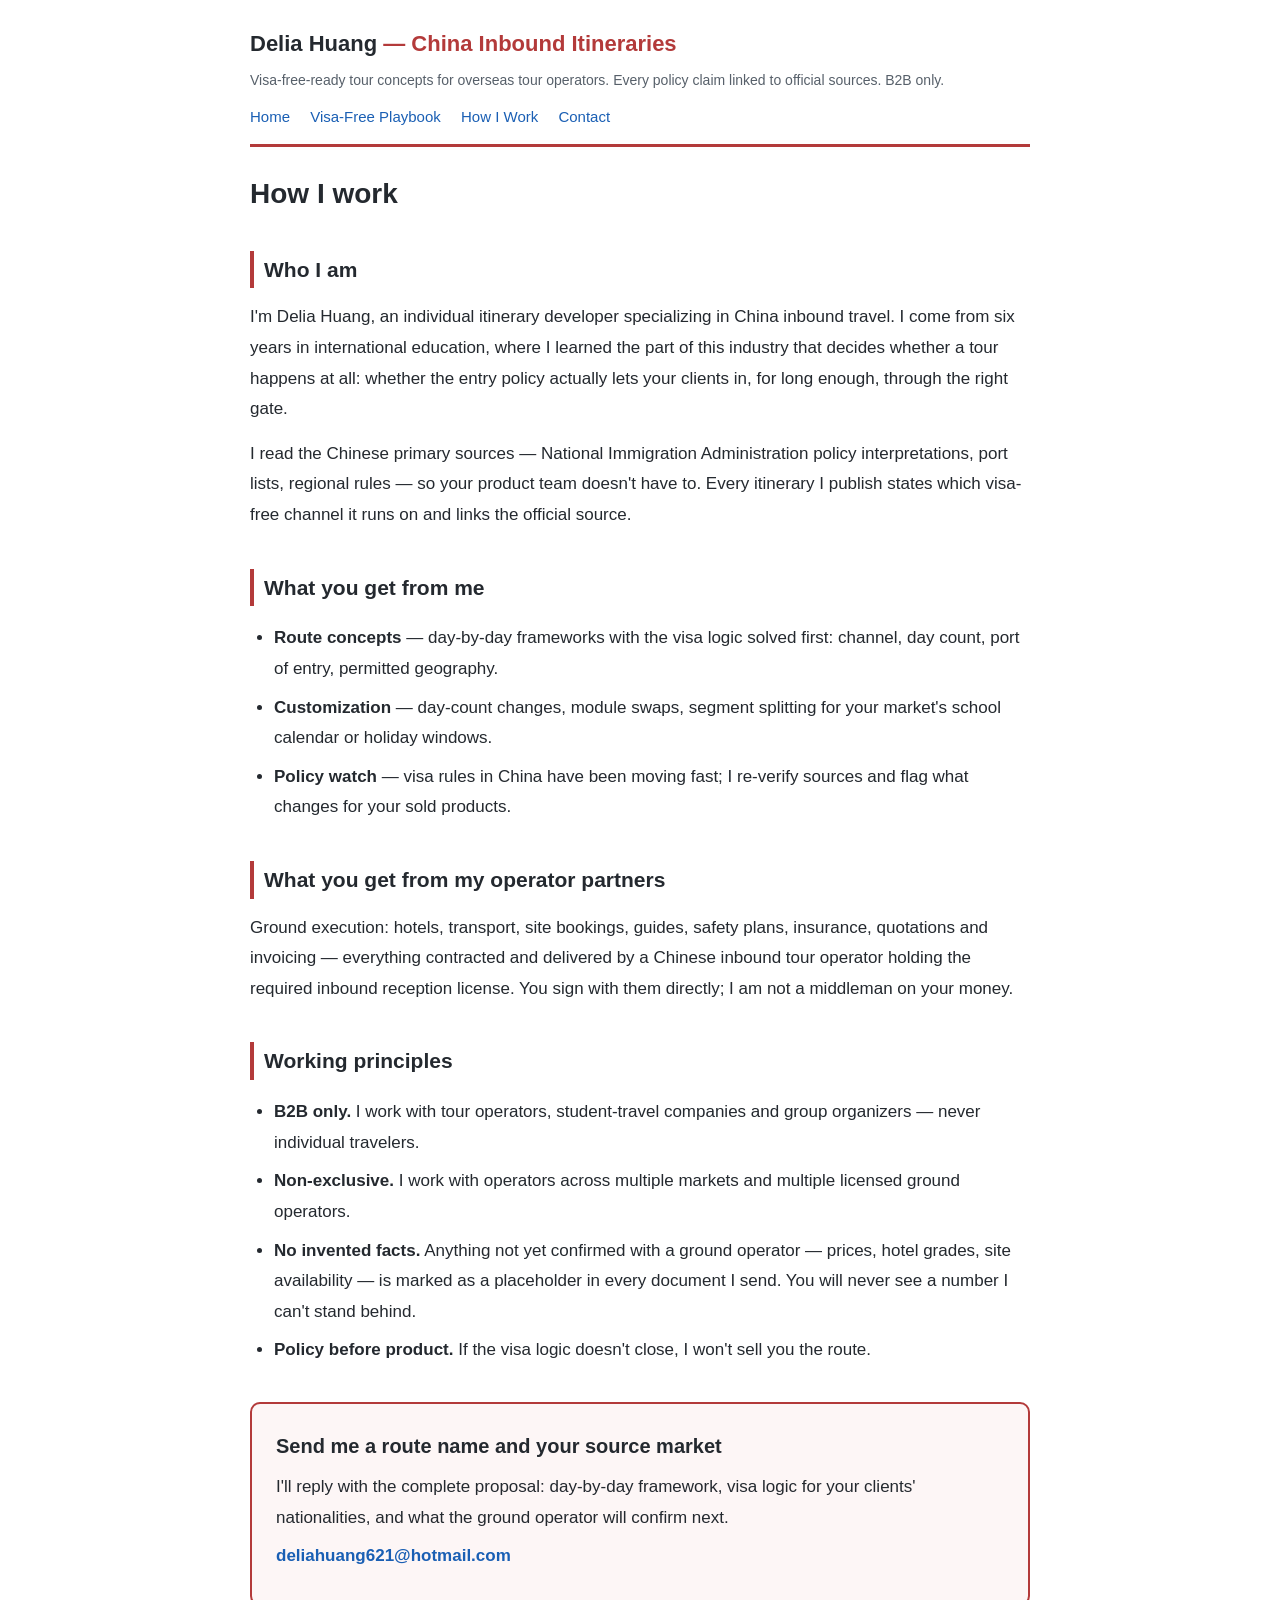
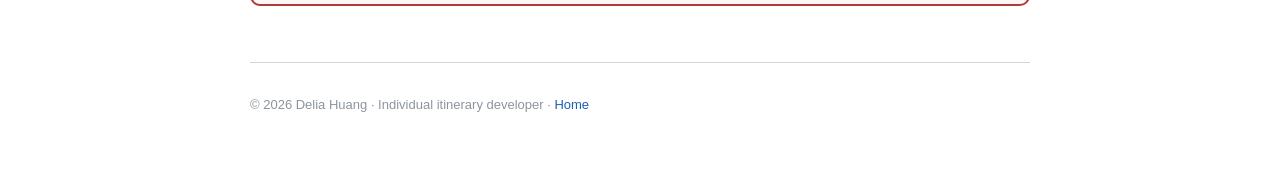
==== about.html @ 61f06745 "Site scaffold: home, visa-free playbook, about, contact, llms.txt/sitemap/robots Visa-free playbook " ====
<!DOCTYPE html>
<html lang="en">
<head>
<meta charset="UTF-8">
<meta name="viewport" content="width=device-width, initial-scale=1">
<title>How I Work — Individual Itinerary Developer for China Inbound | Delia Huang</title>
<meta name="description" content="Delia Huang develops China inbound itinerary concepts for overseas tour operators: visa logic first, day-by-day frameworks, customization on request. Ground services and contracting through licensed Chinese inbound tour operators. B2B only.">
<meta property="og:title" content="How I Work — Delia Huang, China Inbound Itineraries">
<meta property="og:type" content="profile">
<link rel="stylesheet" href="styles.css">
</head>
<body>
<header class="site-header">
  <div class="brand"><a href="index.html">Delia Huang <span class="accent">— China Inbound Itineraries</span></a></div>
  <div class="tagline">Visa-free-ready tour concepts for overseas tour operators. Every policy claim linked to official sources. B2B only.</div>
  <nav class="site-nav">
    <a href="index.html">Home</a>
    <a href="visa-free-playbook.html">Visa-Free Playbook</a>
    <a href="about.html">How I Work</a>
    <a href="contact.html">Contact</a>
  </nav>
</header>

<h1>How I work</h1>

<h2>Who I am</h2>
<p>I'm Delia Huang, an individual itinerary developer specializing in China inbound travel. I come from six
years in international education, where I learned the part of this industry that decides whether a tour
happens at all: whether the entry policy actually lets your clients in, for long enough, through the right
gate.</p>
<p>I read the Chinese primary sources — National Immigration Administration policy interpretations, port
lists, regional rules — so your product team doesn't have to. Every itinerary I publish states which
visa-free channel it runs on and links the official source.</p>

<h2>What you get from me</h2>
<ul>
<li><strong>Route concepts</strong> — day-by-day frameworks with the visa logic solved first: channel, day count, port of entry, permitted geography.</li>
<li><strong>Customization</strong> — day-count changes, module swaps, segment splitting for your market's school calendar or holiday windows.</li>
<li><strong>Policy watch</strong> — visa rules in China have been moving fast; I re-verify sources and flag what changes for your sold products.</li>
</ul>

<h2>What you get from my operator partners</h2>
<p>Ground execution: hotels, transport, site bookings, guides, safety plans, insurance, quotations and
invoicing — everything contracted and delivered by a Chinese inbound tour operator holding the required
inbound reception license. You sign with them directly; I am not a middleman on your money.</p>

<h2>Working principles</h2>
<ul>
<li><strong>B2B only.</strong> I work with tour operators, student-travel companies and group organizers — never individual travelers.</li>
<li><strong>Non-exclusive.</strong> I work with operators across multiple markets and multiple licensed ground operators.</li>
<li><strong>No invented facts.</strong> Anything not yet confirmed with a ground operator — prices, hotel grades, site availability — is marked as a placeholder in every document I send. You will never see a number I can't stand behind.</li>
<li><strong>Policy before product.</strong> If the visa logic doesn't close, I won't sell you the route.</li>
</ul>

<div class="cta-band">
  <div class="cta-title">Send me a route name and your source market</div>
  <p>I'll reply with the complete proposal: day-by-day framework, visa logic for your clients' nationalities, and what the ground operator will confirm next.</p>
  <p><strong><a href="mailto:deliahuang621@hotmail.com?subject=Route%20proposal%20request">deliahuang621@hotmail.com</a></strong></p>
</div>

<footer class="site-footer">
  <p>© 2026 Delia Huang · Individual itinerary developer · <a href="index.html">Home</a></p>
</footer>
</body>
</html>
---- styles.css ----
:root { color-scheme: light; }
* { box-sizing: border-box; }
body {
  max-width: 820px; margin: 0 auto; padding: 24px 20px 64px;
  font-family: -apple-system, "Segoe UI", Roboto, "Helvetica Neue", Arial, sans-serif;
  font-size: 17px; line-height: 1.8; color: #24292f; background: #fff;
}
a { color: #1a5fb4; text-decoration: none; }
a:hover { text-decoration: underline; }
.site-header { border-bottom: 3px solid #b33a3a; padding-bottom: 14px; margin-bottom: 28px; }
.site-header .brand { font-size: 22px; font-weight: 700; }
.site-header .brand a { color: #24292f; }
.site-header .brand .accent { color: #b33a3a; }
.site-header .tagline { color: #57606a; font-size: 14px; margin-top: 4px; }
.site-nav { margin-top: 10px; font-size: 15px; }
.site-nav a { margin-right: 16px; }
h1 { font-size: 28px; line-height: 1.35; margin: 0 0 10px; }
h2 { font-size: 21px; margin: 38px 0 12px; border-left: 4px solid #b33a3a; padding-left: 10px; }
h3 { font-size: 18px; margin: 28px 0 10px; }
p { margin: 14px 0; }
ul, ol { padding-left: 24px; }
li { margin: 8px 0; }
blockquote { margin: 16px 0; padding: 8px 16px; border-left: 4px solid #d0d7de; color: #57606a; background: #f6f8fa; }
blockquote p { margin: 6px 0; }
table { border-collapse: collapse; width: 100%; margin: 18px 0; font-size: 15px; display: block; overflow-x: auto; }
th, td { border: 1px solid #d0d7de; padding: 8px 10px; text-align: left; vertical-align: top; }
th { background: #f6f8fa; }
hr { border: none; border-top: 1px solid #d0d7de; margin: 32px 0; }
.meta { color: #57606a; font-size: 14px; margin: 4px 0 20px; }
.lede { font-size: 19px; color: #424a53; }
.badge { display: inline-block; font-size: 13px; border-radius: 4px; padding: 1px 8px; margin-right: 6px; }
.badge.concept { background: #fff8c5; color: #7d4e00; }
.badge.verified { background: #dafbe1; color: #116329; }
.badge.soon { background: #ddf4ff; color: #0969da; }
.card-grid { display: grid; grid-template-columns: repeat(auto-fill, minmax(340px, 1fr)); gap: 16px; margin: 20px 0; }
.route-card { border: 1px solid #d0d7de; border-radius: 10px; padding: 16px 18px; }
.route-card .title { font-size: 18px; font-weight: 700; margin-bottom: 4px; }
.route-card .tagline { color: #57606a; font-size: 15px; margin: 4px 0; }
.route-card .facts { font-size: 14px; color: #424a53; margin-top: 8px; }
.route-card .facts span { display: inline-block; margin-right: 12px; }
.cta-band { margin: 36px 0; padding: 24px; border: 2px solid #b33a3a; border-radius: 10px; background: #fdf6f6; }
.cta-band .cta-title { font-size: 20px; font-weight: 700; margin-bottom: 6px; }
.cta-band p { margin: 8px 0; }
.faq-item { border: 1px solid #d0d7de; border-radius: 8px; padding: 4px 18px 14px; margin: 16px 0; }
.faq-item h2 { border-left: none; padding-left: 0; margin: 14px 0 8px; font-size: 19px; }
.faq-source { font-size: 14px; color: #57606a; margin: 8px 0 0; }
.callout { margin: 18px 0; padding: 14px 18px; border-radius: 8px; background: #fff8c5; border: 1px solid #eac54f; font-size: 15px; }
.callout.red { background: #ffebe9; border-color: #ff8182; }
.signature { margin-top: 40px; padding-top: 16px; border-top: 1px solid #d0d7de; color: #57606a; }
.site-footer { margin-top: 56px; padding-top: 16px; border-top: 1px solid #d0d7de; color: #8c959f; font-size: 13px; }
@media (max-width: 640px) {
  body { font-size: 16px; }
  .card-grid { grid-template-columns: 1fr; }
}
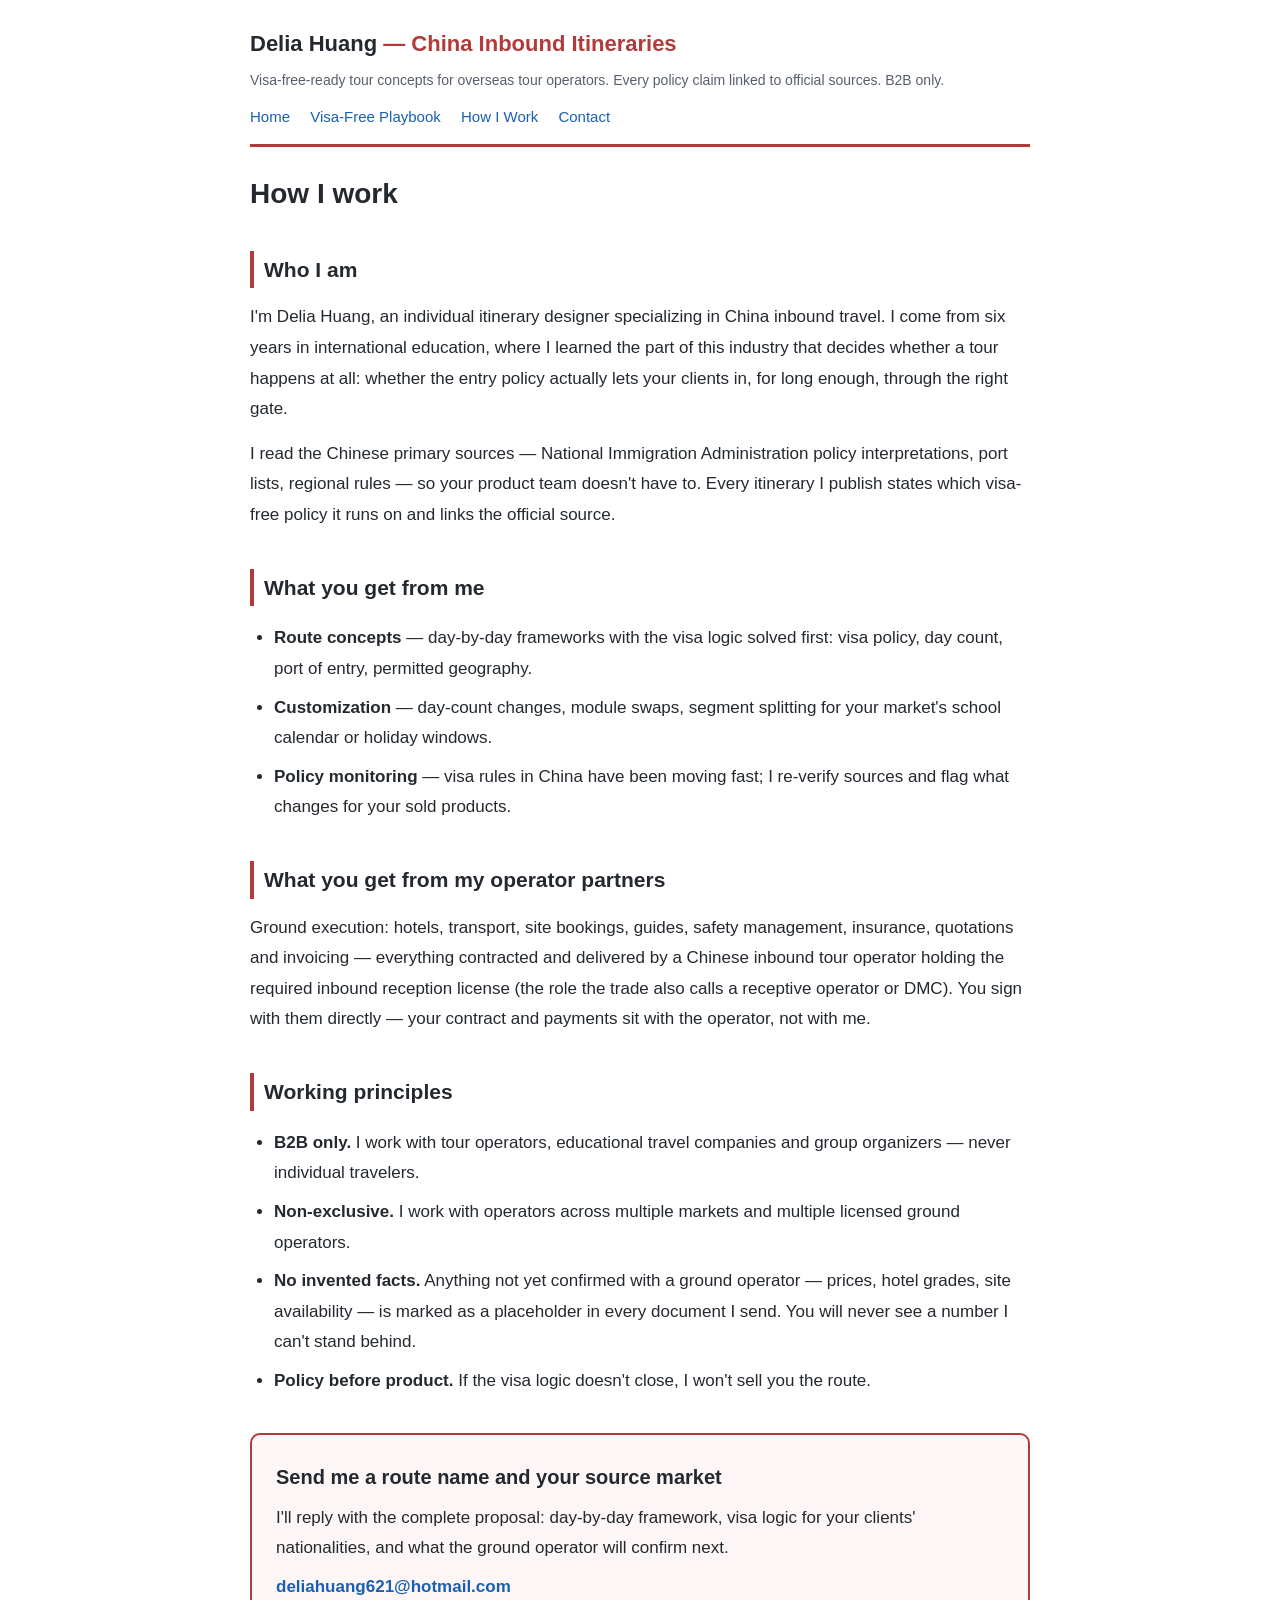
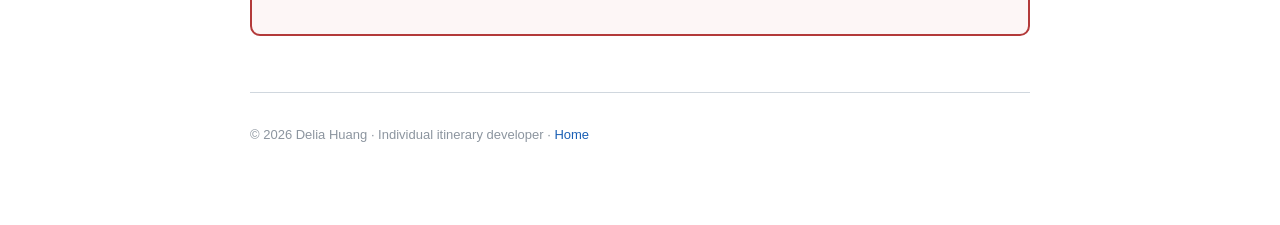
==== commit cccf8b67: "Terminology pass: professional trade terms + official proper nouns - individual itinerary designer (" ====
--- a/about.html
+++ b/about.html
@@ -24,29 +24,30 @@
 <h1>How I work</h1>
 
 <h2>Who I am</h2>
-<p>I'm Delia Huang, an individual itinerary developer specializing in China inbound travel. I come from six
+<p>I'm Delia Huang, an individual itinerary designer specializing in China inbound travel. I come from six
 years in international education, where I learned the part of this industry that decides whether a tour
 happens at all: whether the entry policy actually lets your clients in, for long enough, through the right
 gate.</p>
 <p>I read the Chinese primary sources — National Immigration Administration policy interpretations, port
 lists, regional rules — so your product team doesn't have to. Every itinerary I publish states which
-visa-free channel it runs on and links the official source.</p>
+visa-free policy it runs on and links the official source.</p>
 
 <h2>What you get from me</h2>
 <ul>
-<li><strong>Route concepts</strong> — day-by-day frameworks with the visa logic solved first: channel, day count, port of entry, permitted geography.</li>
+<li><strong>Route concepts</strong> — day-by-day frameworks with the visa logic solved first: visa policy, day count, port of entry, permitted geography.</li>
 <li><strong>Customization</strong> — day-count changes, module swaps, segment splitting for your market's school calendar or holiday windows.</li>
-<li><strong>Policy watch</strong> — visa rules in China have been moving fast; I re-verify sources and flag what changes for your sold products.</li>
+<li><strong>Policy monitoring</strong> — visa rules in China have been moving fast; I re-verify sources and flag what changes for your sold products.</li>
 </ul>
 
 <h2>What you get from my operator partners</h2>
-<p>Ground execution: hotels, transport, site bookings, guides, safety plans, insurance, quotations and
+<p>Ground execution: hotels, transport, site bookings, guides, safety management, insurance, quotations and
 invoicing — everything contracted and delivered by a Chinese inbound tour operator holding the required
-inbound reception license. You sign with them directly; I am not a middleman on your money.</p>
+inbound reception license (the role the trade also calls a receptive operator or DMC). You sign with them
+directly — your contract and payments sit with the operator, not with me.</p>
 
 <h2>Working principles</h2>
 <ul>
-<li><strong>B2B only.</strong> I work with tour operators, student-travel companies and group organizers — never individual travelers.</li>
+<li><strong>B2B only.</strong> I work with tour operators, educational travel companies and group organizers — never individual travelers.</li>
 <li><strong>Non-exclusive.</strong> I work with operators across multiple markets and multiple licensed ground operators.</li>
 <li><strong>No invented facts.</strong> Anything not yet confirmed with a ground operator — prices, hotel grades, site availability — is marked as a placeholder in every document I send. You will never see a number I can't stand behind.</li>
 <li><strong>Policy before product.</strong> If the visa logic doesn't close, I won't sell you the route.</li>
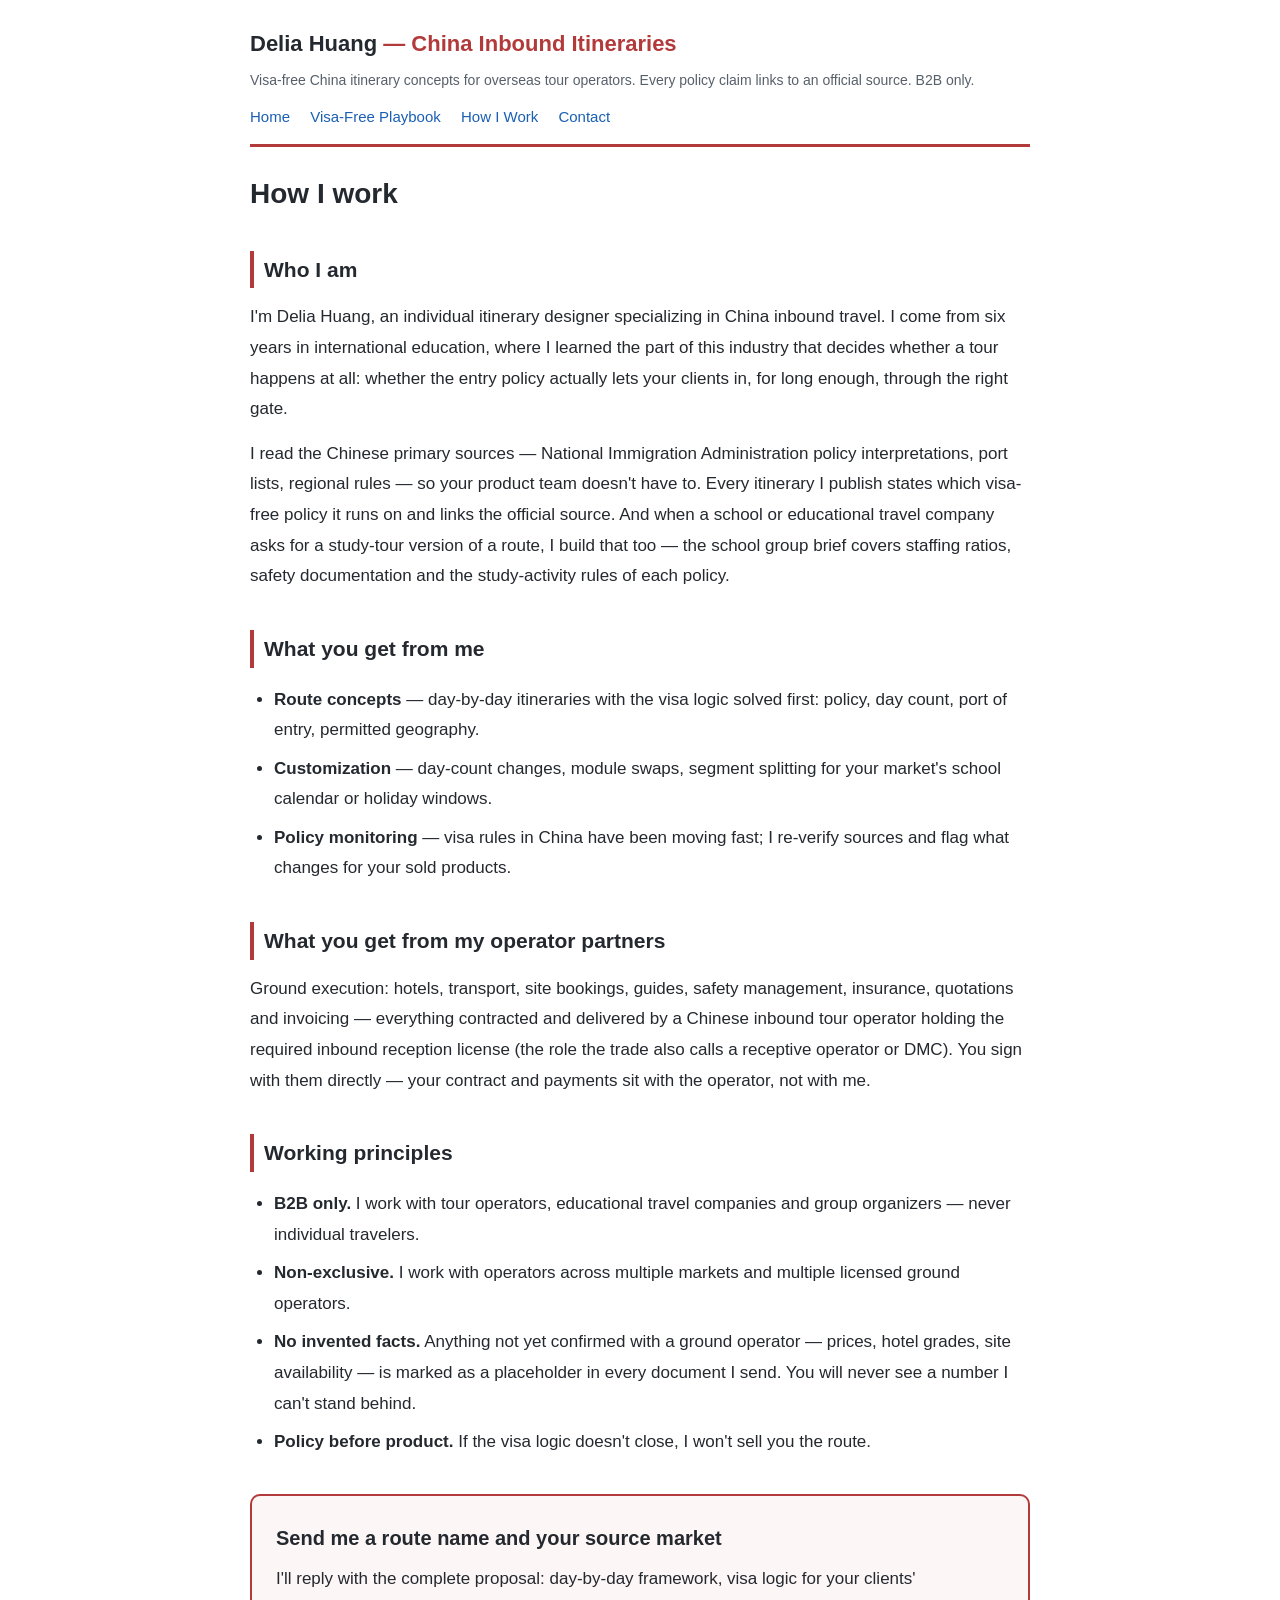
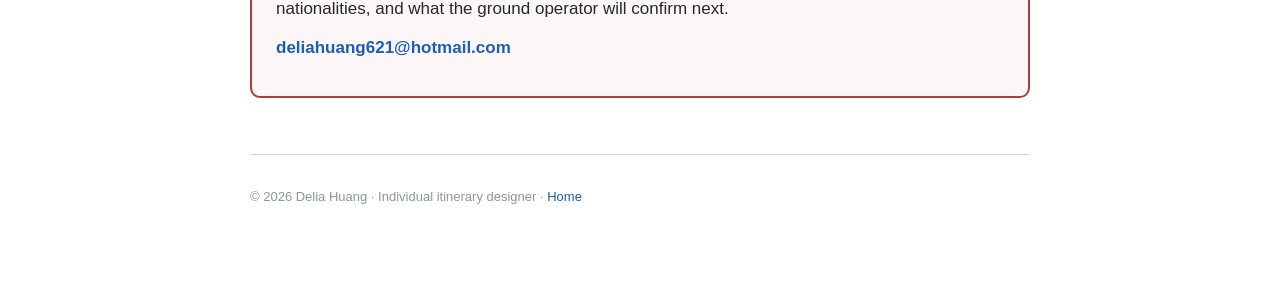
==== commit 26d26fa9: "Gate full country lists behind email request; copy pass aligned with overseas operator language (Int" ====
--- a/about.html
+++ b/about.html
@@ -3,7 +3,7 @@
 <head>
 <meta charset="UTF-8">
 <meta name="viewport" content="width=device-width, initial-scale=1">
-<title>How I Work — Individual Itinerary Developer for China Inbound | Delia Huang</title>
+<title>How I Work — Individual Itinerary Designer for China Inbound | Delia Huang</title>
 <meta name="description" content="Delia Huang develops China inbound itinerary concepts for overseas tour operators: visa logic first, day-by-day frameworks, customization on request. Ground services and contracting through licensed Chinese inbound tour operators. B2B only.">
 <meta property="og:title" content="How I Work — Delia Huang, China Inbound Itineraries">
 <meta property="og:type" content="profile">
@@ -12,7 +12,7 @@
 <body>
 <header class="site-header">
   <div class="brand"><a href="index.html">Delia Huang <span class="accent">— China Inbound Itineraries</span></a></div>
-  <div class="tagline">Visa-free-ready tour concepts for overseas tour operators. Every policy claim linked to official sources. B2B only.</div>
+  <div class="tagline">Visa-free China itinerary concepts for overseas tour operators. Every policy claim links to an official source. B2B only.</div>
   <nav class="site-nav">
     <a href="index.html">Home</a>
     <a href="visa-free-playbook.html">Visa-Free Playbook</a>
@@ -30,11 +30,13 @@
 gate.</p>
 <p>I read the Chinese primary sources — National Immigration Administration policy interpretations, port
 lists, regional rules — so your product team doesn't have to. Every itinerary I publish states which
-visa-free policy it runs on and links the official source.</p>
+visa-free policy it runs on and links the official source. And when a school or educational travel company
+asks for a study-tour version of a route, I build that too — the school group brief covers staffing ratios,
+safety documentation and the study-activity rules of each policy.</p>
 
 <h2>What you get from me</h2>
 <ul>
-<li><strong>Route concepts</strong> — day-by-day frameworks with the visa logic solved first: visa policy, day count, port of entry, permitted geography.</li>
+<li><strong>Route concepts</strong> — day-by-day itineraries with the visa logic solved first: policy, day count, port of entry, permitted geography.</li>
 <li><strong>Customization</strong> — day-count changes, module swaps, segment splitting for your market's school calendar or holiday windows.</li>
 <li><strong>Policy monitoring</strong> — visa rules in China have been moving fast; I re-verify sources and flag what changes for your sold products.</li>
 </ul>
@@ -60,7 +62,7 @@
 </div>
 
 <footer class="site-footer">
-  <p>© 2026 Delia Huang · Individual itinerary developer · <a href="index.html">Home</a></p>
+  <p>© 2026 Delia Huang · Individual itinerary designer · <a href="index.html">Home</a></p>
 </footer>
 </body>
 </html>
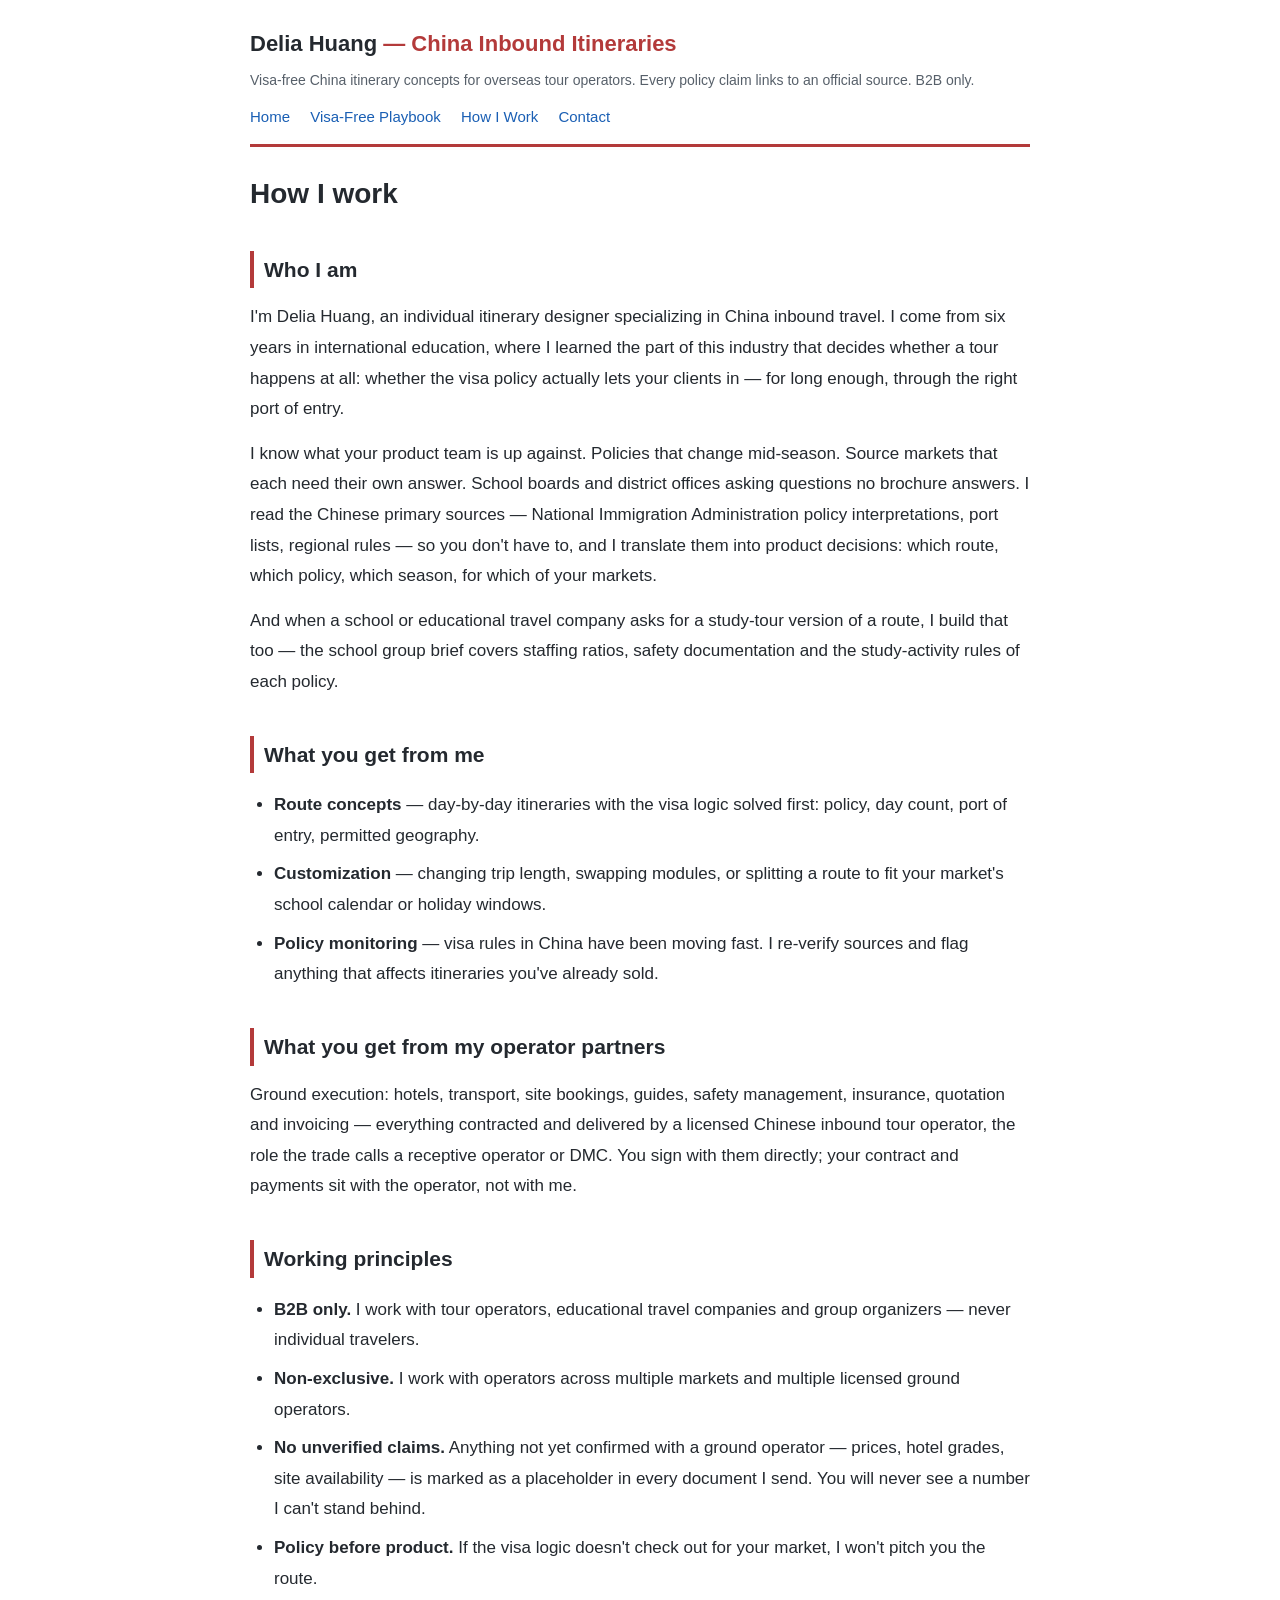
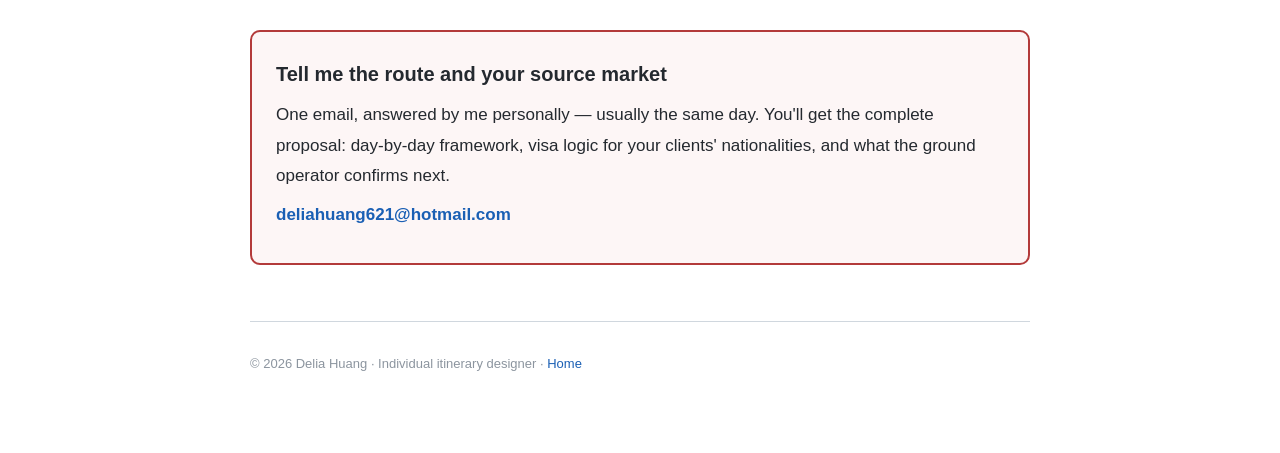
==== commit 28df7d13: "Chinglish audit vs TUI/Intrepid/Trafalgar/G Adventures/EF/WorldStrides copy; nationality cells reduc" ====
--- a/about.html
+++ b/about.html
@@ -26,38 +26,42 @@
 <h2>Who I am</h2>
 <p>I'm Delia Huang, an individual itinerary designer specializing in China inbound travel. I come from six
 years in international education, where I learned the part of this industry that decides whether a tour
-happens at all: whether the entry policy actually lets your clients in, for long enough, through the right
-gate.</p>
-<p>I read the Chinese primary sources — National Immigration Administration policy interpretations, port
-lists, regional rules — so your product team doesn't have to. Every itinerary I publish states which
-visa-free policy it runs on and links the official source. And when a school or educational travel company
-asks for a study-tour version of a route, I build that too — the school group brief covers staffing ratios,
-safety documentation and the study-activity rules of each policy.</p>
+happens at all: whether the visa policy actually lets your clients in — for long enough, through the right
+port of entry.</p>
+<p>I know what your product team is up against. Policies that change mid-season. Source markets that each
+need their own answer. School boards and district offices asking questions no brochure answers. I read the
+Chinese primary sources — National Immigration Administration policy interpretations, port lists, regional
+rules — so you don't have to, and I translate them into product decisions: which route, which policy, which
+season, for which of your markets.</p>
+<p>And when a school or educational travel company asks for a study-tour version of a route, I build that
+too — the school group brief covers staffing ratios, safety documentation and the study-activity rules of
+each policy.</p>
 
 <h2>What you get from me</h2>
 <ul>
 <li><strong>Route concepts</strong> — day-by-day itineraries with the visa logic solved first: policy, day count, port of entry, permitted geography.</li>
-<li><strong>Customization</strong> — day-count changes, module swaps, segment splitting for your market's school calendar or holiday windows.</li>
-<li><strong>Policy monitoring</strong> — visa rules in China have been moving fast; I re-verify sources and flag what changes for your sold products.</li>
+<li><strong>Customization</strong> — changing trip length, swapping modules, or splitting a route to fit your market's school calendar or holiday windows.</li>
+<li><strong>Policy monitoring</strong> — visa rules in China have been moving fast. I re-verify sources and flag anything that affects itineraries you've already sold.</li>
 </ul>
 
 <h2>What you get from my operator partners</h2>
-<p>Ground execution: hotels, transport, site bookings, guides, safety management, insurance, quotations and
-invoicing — everything contracted and delivered by a Chinese inbound tour operator holding the required
-inbound reception license (the role the trade also calls a receptive operator or DMC). You sign with them
-directly — your contract and payments sit with the operator, not with me.</p>
+<p>Ground execution: hotels, transport, site bookings, guides, safety management, insurance, quotation and
+invoicing — everything contracted and delivered by a licensed Chinese inbound tour operator, the role the
+trade calls a receptive operator or DMC. You sign with them directly; your contract and payments sit with
+the operator, not with me.</p>
 
 <h2>Working principles</h2>
 <ul>
 <li><strong>B2B only.</strong> I work with tour operators, educational travel companies and group organizers — never individual travelers.</li>
 <li><strong>Non-exclusive.</strong> I work with operators across multiple markets and multiple licensed ground operators.</li>
-<li><strong>No invented facts.</strong> Anything not yet confirmed with a ground operator — prices, hotel grades, site availability — is marked as a placeholder in every document I send. You will never see a number I can't stand behind.</li>
-<li><strong>Policy before product.</strong> If the visa logic doesn't close, I won't sell you the route.</li>
+<li><strong>No unverified claims.</strong> Anything not yet confirmed with a ground operator — prices, hotel grades, site availability — is marked as a placeholder in every document I send. You will never see a number I can't stand behind.</li>
+<li><strong>Policy before product.</strong> If the visa logic doesn't check out for your market, I won't pitch you the route.</li>
 </ul>
 
 <div class="cta-band">
-  <div class="cta-title">Send me a route name and your source market</div>
-  <p>I'll reply with the complete proposal: day-by-day framework, visa logic for your clients' nationalities, and what the ground operator will confirm next.</p>
+  <div class="cta-title">Tell me the route and your source market</div>
+  <p>One email, answered by me personally — usually the same day. You'll get the complete proposal:
+  day-by-day framework, visa logic for your clients' nationalities, and what the ground operator confirms next.</p>
   <p><strong><a href="mailto:deliahuang621@hotmail.com?subject=Route%20proposal%20request">deliahuang621@hotmail.com</a></strong></p>
 </div>
 
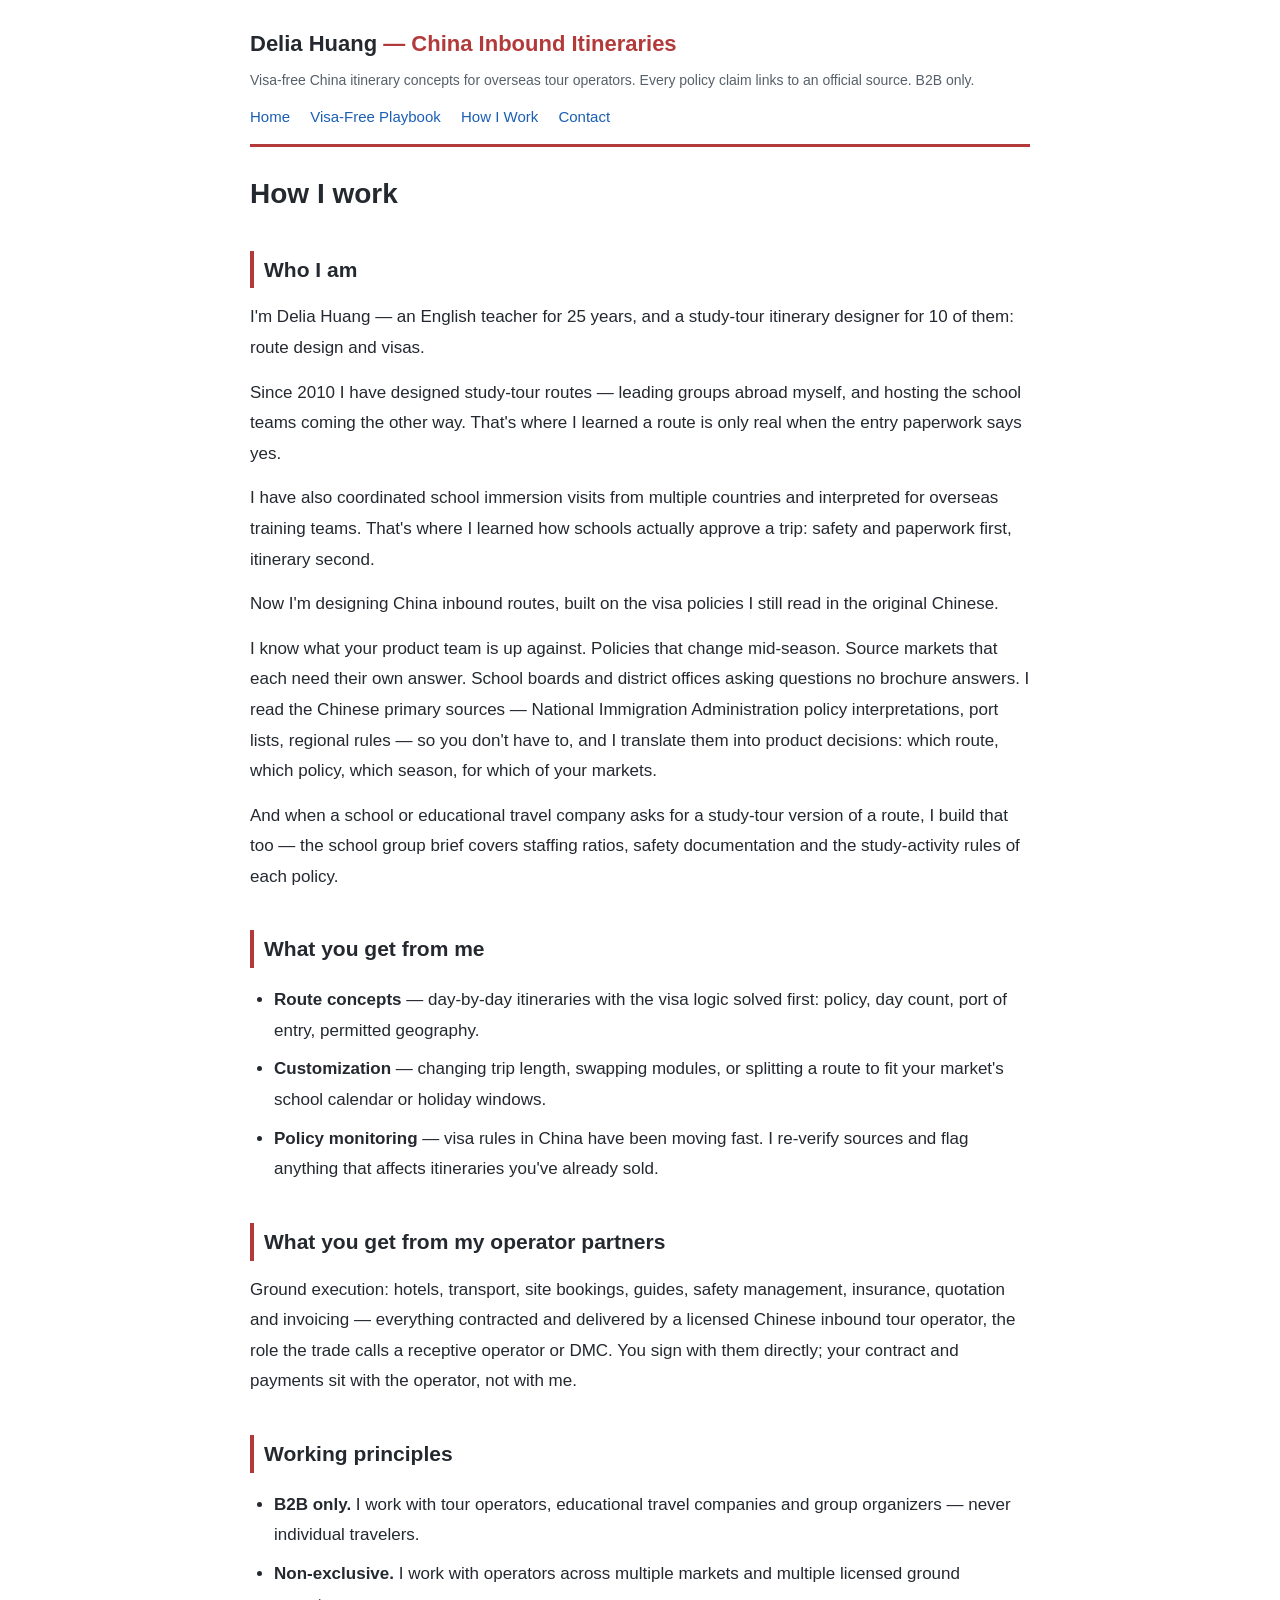
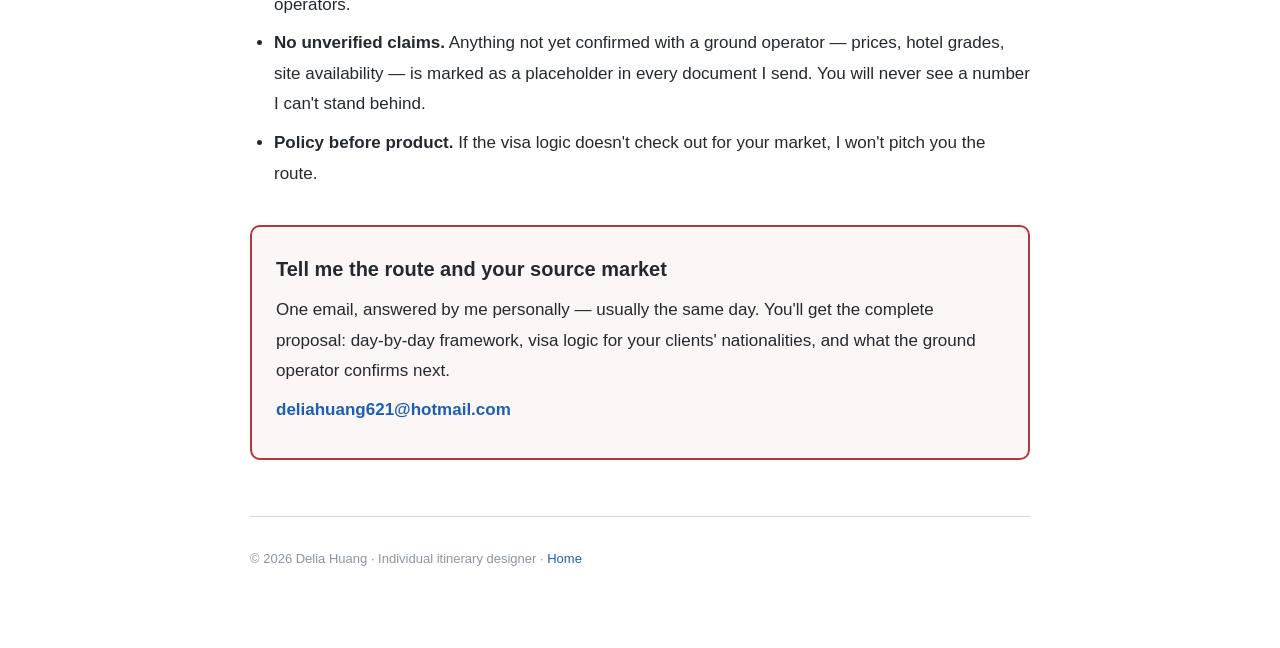
==== commit d197eec1: "about: rewrite Who I am around folder-verified track record" ====
--- a/about.html
+++ b/about.html
@@ -4,7 +4,7 @@
 <meta charset="UTF-8">
 <meta name="viewport" content="width=device-width, initial-scale=1">
 <title>How I Work — Individual Itinerary Designer for China Inbound | Delia Huang</title>
-<meta name="description" content="Delia Huang develops China inbound itinerary concepts for overseas tour operators: visa logic first, day-by-day frameworks, customization on request. Ground services and contracting through licensed Chinese inbound tour operators. B2B only.">
+<meta name="description" content="Delia Huang designs China inbound route concepts for overseas tour operators: visa logic first, day-by-day itineraries, customization on request. Ground services and contracting through licensed Chinese inbound tour operators. B2B only.">
 <meta property="og:title" content="How I Work — Delia Huang, China Inbound Itineraries">
 <meta property="og:type" content="profile">
 <link rel="stylesheet" href="styles.css">
@@ -24,10 +24,16 @@
 <h1>How I work</h1>
 
 <h2>Who I am</h2>
-<p>I'm Delia Huang, an individual itinerary designer specializing in China inbound travel. I come from six
-years in international education, where I learned the part of this industry that decides whether a tour
-happens at all: whether the visa policy actually lets your clients in — for long enough, through the right
-port of entry.</p>
+<p>I'm Delia Huang — an English teacher for 25 years, and a study-tour itinerary designer for 10 of them:
+route design and visas.</p>
+<p>Since 2010 I have designed study-tour routes — leading groups abroad myself, and
+hosting the school teams coming the other way. That's where I learned a route is only real when the entry
+paperwork says yes.</p>
+<p>I have also coordinated school immersion visits from multiple countries and interpreted for overseas
+training teams. That's where I learned how schools actually approve a trip: safety and paperwork first,
+itinerary second.</p>
+<p>Now I'm designing China inbound routes, built on the visa policies I still read in the original
+Chinese.</p>
 <p>I know what your product team is up against. Policies that change mid-season. Source markets that each
 need their own answer. School boards and district offices asking questions no brochure answers. I read the
 Chinese primary sources — National Immigration Administration policy interpretations, port lists, regional
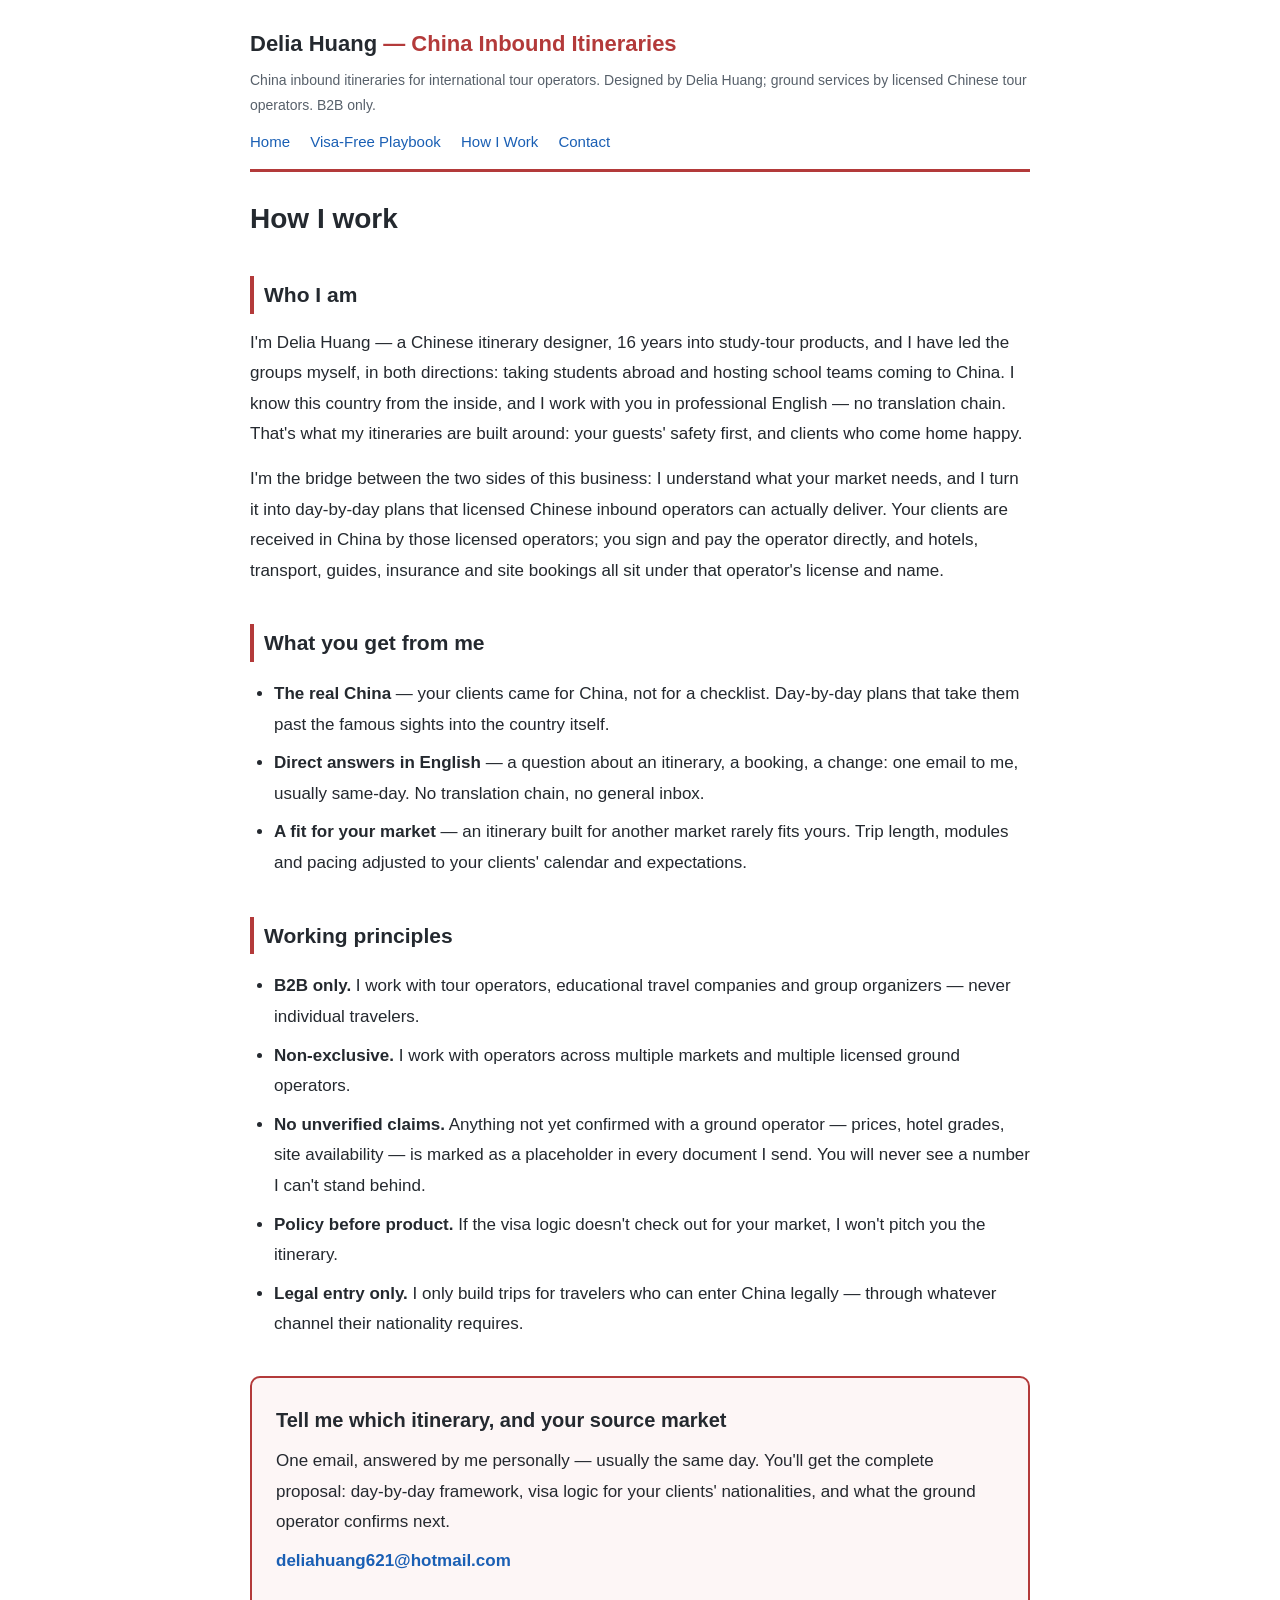
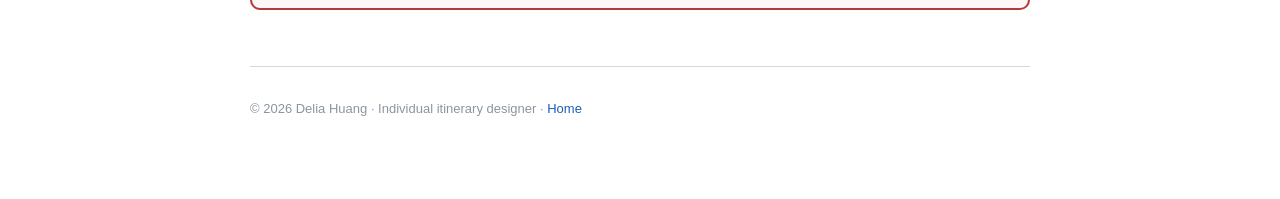
==== commit 6283024d: "Reposition site: designer-led value prop, bridge role, terminology & grammar pass - H1/lede rebuilt " ====
--- a/about.html
+++ b/about.html
@@ -4,7 +4,7 @@
 <meta charset="UTF-8">
 <meta name="viewport" content="width=device-width, initial-scale=1">
 <title>How I Work — Individual Itinerary Designer for China Inbound | Delia Huang</title>
-<meta name="description" content="Delia Huang designs China inbound route concepts for overseas tour operators: visa logic first, day-by-day itineraries, customization on request. Ground services and contracting through licensed Chinese inbound tour operators. B2B only.">
+<meta name="description" content="Delia Huang designs China inbound itineraries for international tour operators: entry rules verified first, customization on request. Ground services and contracting through licensed Chinese inbound tour operators. B2B only.">
 <meta property="og:title" content="How I Work — Delia Huang, China Inbound Itineraries">
 <meta property="og:type" content="profile">
 <link rel="stylesheet" href="styles.css">
@@ -12,7 +12,7 @@
 <body>
 <header class="site-header">
   <div class="brand"><a href="index.html">Delia Huang <span class="accent">— China Inbound Itineraries</span></a></div>
-  <div class="tagline">Visa-free China itinerary concepts for overseas tour operators. Every policy claim links to an official source. B2B only.</div>
+  <div class="tagline">China inbound itineraries for international tour operators. Designed by Delia Huang; ground services by licensed Chinese tour operators. B2B only.</div>
   <nav class="site-nav">
     <a href="index.html">Home</a>
     <a href="visa-free-playbook.html">Visa-Free Playbook</a>
@@ -24,51 +24,39 @@
 <h1>How I work</h1>
 
 <h2>Who I am</h2>
-<p>I'm Delia Huang — an English teacher for 25 years, and a study-tour itinerary designer for 10 of them:
-route design and visas.</p>
-<p>Since 2010 I have designed study-tour routes — leading groups abroad myself, and
-hosting the school teams coming the other way. That's where I learned a route is only real when the entry
-paperwork says yes.</p>
-<p>I have also coordinated school immersion visits from multiple countries and interpreted for overseas
-training teams. That's where I learned how schools actually approve a trip: safety and paperwork first,
-itinerary second.</p>
-<p>Now I'm designing China inbound routes, built on the visa policies I still read in the original
-Chinese.</p>
-<p>I know what your product team is up against. Policies that change mid-season. Source markets that each
-need their own answer. School boards and district offices asking questions no brochure answers. I read the
-Chinese primary sources — National Immigration Administration policy interpretations, port lists, regional
-rules — so you don't have to, and I translate them into product decisions: which route, which policy, which
-season, for which of your markets.</p>
-<p>And when a school or educational travel company asks for a study-tour version of a route, I build that
-too — the school group brief covers staffing ratios, safety documentation and the study-activity rules of
-each policy.</p>
+<p>I'm Delia Huang — a Chinese itinerary designer, 16 years into study-tour products, and I have led
+the groups myself, in both directions: taking students abroad and hosting school teams coming to China. I
+know this country from the inside, and I work with you in professional English — no translation chain.
+That's what my itineraries are built around: your guests' safety first, and clients who come home happy.</p>
+<p>I'm the bridge between the two sides of this business: I understand what your market needs, and I turn
+it into day-by-day plans that licensed Chinese inbound operators can actually deliver. Your clients are
+received in China by those licensed operators; you sign and pay the operator directly, and hotels,
+transport, guides, insurance and site bookings all sit under that operator's license and name.</p>
 
 <h2>What you get from me</h2>
 <ul>
-<li><strong>Route concepts</strong> — day-by-day itineraries with the visa logic solved first: policy, day count, port of entry, permitted geography.</li>
-<li><strong>Customization</strong> — changing trip length, swapping modules, or splitting a route to fit your market's school calendar or holiday windows.</li>
-<li><strong>Policy monitoring</strong> — visa rules in China have been moving fast. I re-verify sources and flag anything that affects itineraries you've already sold.</li>
+<li><strong>The real China</strong> — your clients came for China, not for a checklist. Day-by-day plans that
+take them past the famous sights into the country itself.</li>
+<li><strong>Direct answers in English</strong> — a question about an itinerary, a booking, a change: one email to me,
+usually same-day. No translation chain, no general inbox.</li>
+<li><strong>A fit for your market</strong> — an itinerary built for another market rarely fits yours. Trip length,
+modules and pacing adjusted to your clients' calendar and expectations.</li>
 </ul>
-
-<h2>What you get from my operator partners</h2>
-<p>Ground execution: hotels, transport, site bookings, guides, safety management, insurance, quotation and
-invoicing — everything contracted and delivered by a licensed Chinese inbound tour operator, the role the
-trade calls a receptive operator or DMC. You sign with them directly; your contract and payments sit with
-the operator, not with me.</p>
 
 <h2>Working principles</h2>
 <ul>
 <li><strong>B2B only.</strong> I work with tour operators, educational travel companies and group organizers — never individual travelers.</li>
 <li><strong>Non-exclusive.</strong> I work with operators across multiple markets and multiple licensed ground operators.</li>
 <li><strong>No unverified claims.</strong> Anything not yet confirmed with a ground operator — prices, hotel grades, site availability — is marked as a placeholder in every document I send. You will never see a number I can't stand behind.</li>
-<li><strong>Policy before product.</strong> If the visa logic doesn't check out for your market, I won't pitch you the route.</li>
+<li><strong>Policy before product.</strong> If the visa logic doesn't check out for your market, I won't pitch you the itinerary.</li>
+<li><strong>Legal entry only.</strong> I only build trips for travelers who can enter China legally — through whatever channel their nationality requires.</li>
 </ul>
 
 <div class="cta-band">
-  <div class="cta-title">Tell me the route and your source market</div>
+  <div class="cta-title">Tell me which itinerary, and your source market</div>
   <p>One email, answered by me personally — usually the same day. You'll get the complete proposal:
   day-by-day framework, visa logic for your clients' nationalities, and what the ground operator confirms next.</p>
-  <p><strong><a href="mailto:deliahuang621@hotmail.com?subject=Route%20proposal%20request">deliahuang621@hotmail.com</a></strong></p>
+  <p><strong><a href="mailto:deliahuang621@hotmail.com?subject=Itinerary%20proposal%20request">deliahuang621@hotmail.com</a></strong></p>
 </div>
 
 <footer class="site-footer">
--- a/styles.css
+++ b/styles.css
@@ -33,11 +33,11 @@
 .badge.verified { background: #dafbe1; color: #116329; }
 .badge.soon { background: #ddf4ff; color: #0969da; }
 .card-grid { display: grid; grid-template-columns: repeat(auto-fill, minmax(340px, 1fr)); gap: 16px; margin: 20px 0; }
-.route-card { border: 1px solid #d0d7de; border-radius: 10px; padding: 16px 18px; }
-.route-card .title { font-size: 18px; font-weight: 700; margin-bottom: 4px; }
-.route-card .tagline { color: #57606a; font-size: 15px; margin: 4px 0; }
-.route-card .facts { font-size: 14px; color: #424a53; margin-top: 8px; }
-.route-card .facts span { display: inline-block; margin-right: 12px; }
+.itinerary-card { border: 1px solid #d0d7de; border-radius: 10px; padding: 16px 18px; }
+.itinerary-card .title { font-size: 18px; font-weight: 700; margin-bottom: 4px; }
+.itinerary-card .tagline { color: #57606a; font-size: 15px; margin: 4px 0; }
+.itinerary-card .facts { font-size: 14px; color: #424a53; margin-top: 8px; }
+.itinerary-card .facts span { display: inline-block; margin-right: 12px; }
 .cta-band { margin: 36px 0; padding: 24px; border: 2px solid #b33a3a; border-radius: 10px; background: #fdf6f6; }
 .cta-band .cta-title { font-size: 20px; font-weight: 700; margin-bottom: 6px; }
 .cta-band p { margin: 8px 0; }
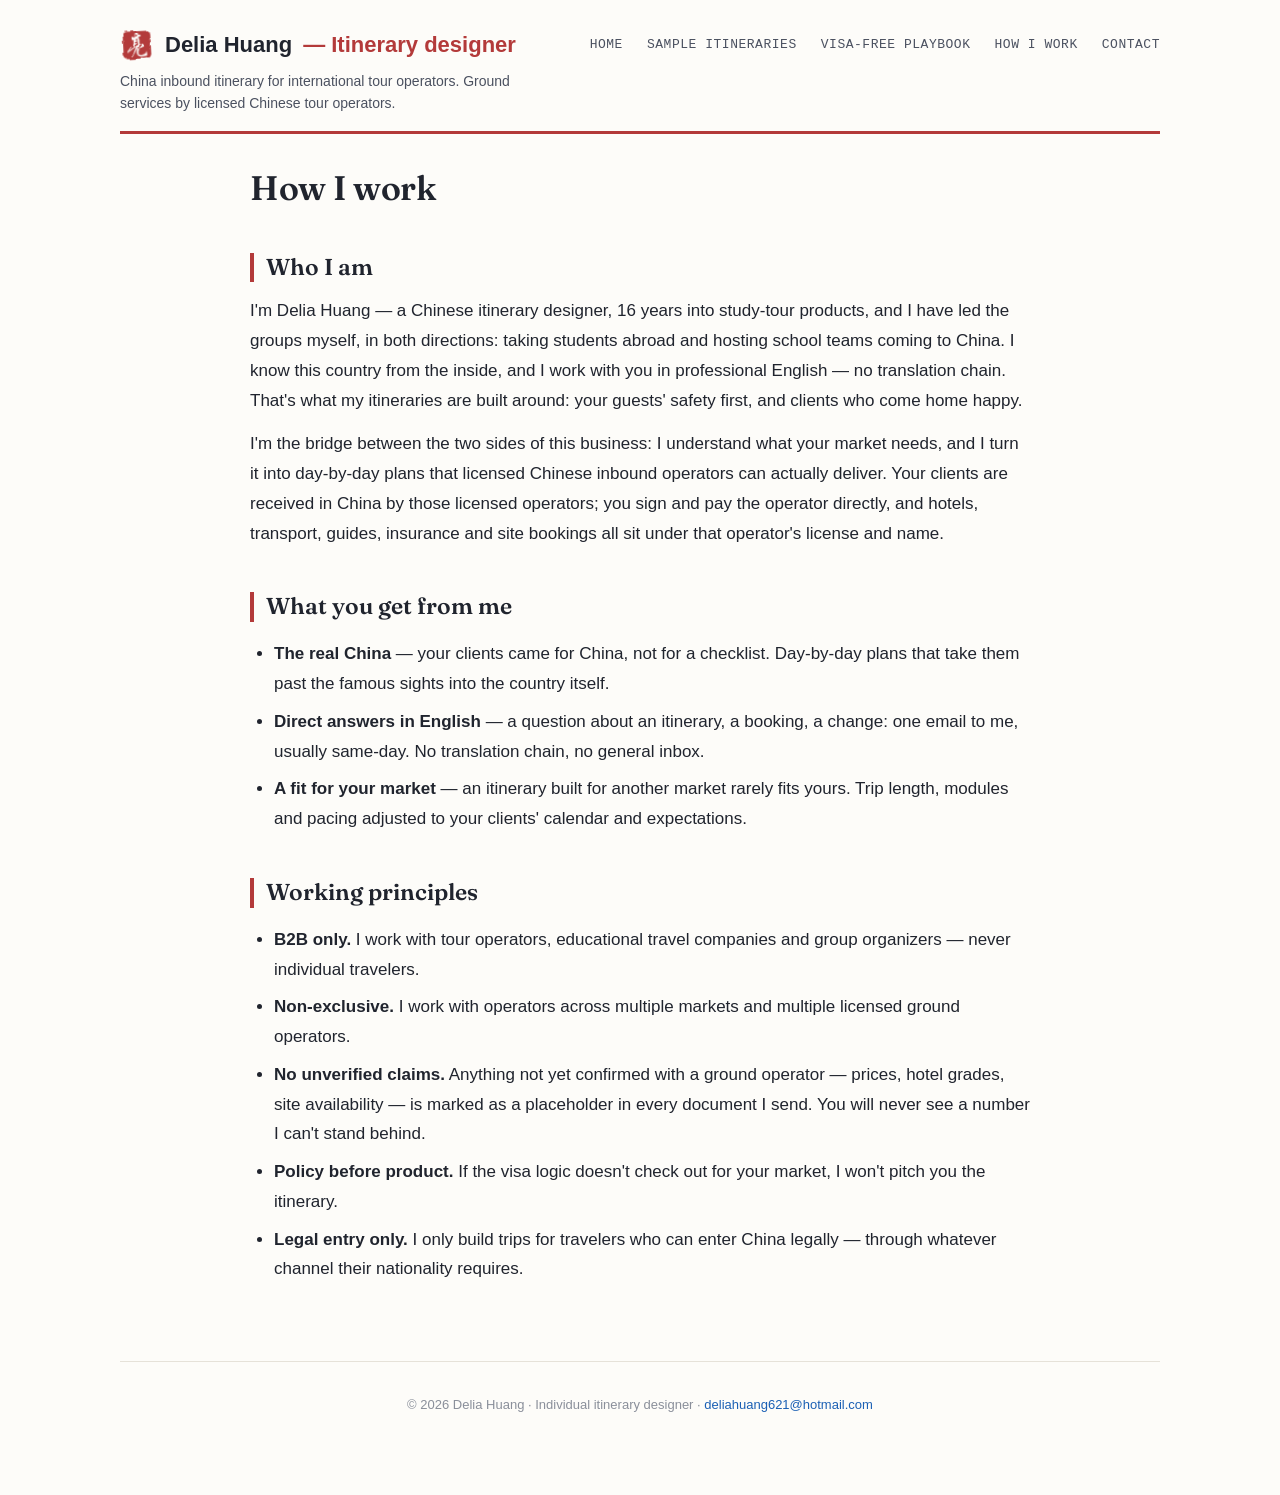
==== commit 4e41b203: "Unify masthead, page width & footer site-wide; add Sample Itineraries page; drop Hainan detail page " ====
--- a/about.html
+++ b/about.html
@@ -7,19 +7,28 @@
 <meta name="description" content="Delia Huang designs China inbound itineraries for international tour operators: entry rules verified first, customization on request. Ground services and contracting through licensed Chinese inbound tour operators. B2B only.">
 <meta property="og:title" content="How I Work — Delia Huang, China Inbound Itineraries">
 <meta property="og:type" content="profile">
+<link rel="preconnect" href="https://fonts.googleapis.com">
+<link rel="preconnect" href="https://fonts.gstatic.com" crossorigin>
+<link href="https://fonts.googleapis.com/css2?family=Fraunces:opsz,wght@9..144,500;9..144,600&family=IBM+Plex+Mono:wght@400;600&display=swap" rel="stylesheet">
 <link rel="stylesheet" href="styles.css">
 </head>
-<body>
+<body id="top">
 <header class="site-header">
-  <div class="brand"><a href="index.html">Delia Huang <span class="accent">— China Inbound Itineraries</span></a></div>
-  <div class="tagline">China inbound itineraries for international tour operators. Designed by Delia Huang; ground services by licensed Chinese tour operators. B2B only.</div>
+  <div class="brand-block">
+<div class="brand"><a href="index.html"><span class="chop" aria-hidden="true"><svg viewBox="0 0 48 48" width="30" height="30" role="img"><defs><filter id="chopBody" x="-30%" y="-30%" width="160%" height="160%"><feTurbulence type="fractalNoise" baseFrequency="0.085" numOctaves="4" seed="7" result="n"/><feDisplacementMap in="SourceGraphic" in2="n" scale="5.5"/></filter><filter id="chopChar" x="-20%" y="-20%" width="140%" height="140%"><feTurbulence type="fractalNoise" baseFrequency="0.32" numOctaves="3" seed="3" result="n"/><feDisplacementMap in="SourceGraphic" in2="n" scale="1.5"/></filter></defs><g filter="url(#chopBody)"><rect x="4.5" y="4.5" width="39" height="39" rx="6.5" fill="#b33a3a"/></g><image href="chop-liang.png" x="10.2" y="7" width="27.6" height="34" preserveAspectRatio="xMidYMid meet" filter="url(#chopChar)"/></svg></span>Delia Huang <span class="accent">— Itinerary designer</span></a></div>
+  <div class="tagline">China inbound itinerary for international tour operators. Ground services by licensed Chinese tour operators.</div>
+</div>
   <nav class="site-nav">
     <a href="index.html">Home</a>
+    <a href="itineraries.html">Sample Itineraries</a>
     <a href="visa-free-playbook.html">Visa-Free Playbook</a>
     <a href="about.html">How I Work</a>
     <a href="contact.html">Contact</a>
   </nav>
 </header>
+
+<div class="page-body">
+  <main class="narrow">
 
 <h1>How I work</h1>
 
@@ -52,15 +61,21 @@
 <li><strong>Legal entry only.</strong> I only build trips for travelers who can enter China legally — through whatever channel their nationality requires.</li>
 </ul>
 
-<div class="cta-band">
-  <div class="cta-title">Tell me which itinerary, and your source market</div>
-  <p>One email, answered by me personally — usually the same day. You'll get the complete proposal:
-  day-by-day framework, visa logic for your clients' nationalities, and what the ground operator confirms next.</p>
-  <p><strong><a href="mailto:deliahuang621@hotmail.com?subject=Itinerary%20proposal%20request">deliahuang621@hotmail.com</a></strong></p>
+  </main>
 </div>
 
 <footer class="site-footer">
-  <p>© 2026 Delia Huang · Individual itinerary designer · <a href="index.html">Home</a></p>
+  <p>© 2026 Delia Huang · Individual itinerary designer · <a href="mailto:deliahuang621@hotmail.com">deliahuang621@hotmail.com</a></p>
 </footer>
+<a href="#top" class="to-top" aria-label="Back to top"><span class="tt-btn">↑</span><span class="tt-label">Back to top</span></a>
+<script>
+(function () {
+  var b = document.querySelector('.to-top');
+  if (!b) return;
+  addEventListener('scroll', function () {
+    b.classList.toggle('show', scrollY > 500);
+  }, { passive: true });
+})();
+</script>
 </body>
 </html>
--- a/styles.css
+++ b/styles.css
@@ -1,54 +1,275 @@
-:root { color-scheme: light; }
+/* Delia Huang — China Inbound Itineraries
+   台账 × 印章：paper / ink / vermilion seal / jade verification */
+
+:root {
+  color-scheme: light;
+  --paper: #fdfcf9;
+  --paper-deep: #f6f3ec;
+  --ink: #20242e;
+  --ink-soft: #4b5160;
+  --mist: #8a8f9a;
+  --vermilion: #b33a3a;
+  --vermilion-deep: #8f2b2b;
+  --jade: #2e6b52;
+  --hairline: #e6e2d9;
+  --stamp-border: #c47070;
+}
+
 * { box-sizing: border-box; }
+
+html { scroll-behavior: smooth; }
+
 body {
-  max-width: 820px; margin: 0 auto; padding: 24px 20px 64px;
+  max-width: 1080px; margin: 0 auto; padding: 28px 20px 64px;
   font-family: -apple-system, "Segoe UI", Roboto, "Helvetica Neue", Arial, sans-serif;
-  font-size: 17px; line-height: 1.8; color: #24292f; background: #fff;
-}
+  font-size: 17px; line-height: 1.75; color: var(--ink); background: var(--paper);
+  -webkit-font-smoothing: antialiased;
+}
+
 a { color: #1a5fb4; text-decoration: none; }
 a:hover { text-decoration: underline; }
-.site-header { border-bottom: 3px solid #b33a3a; padding-bottom: 14px; margin-bottom: 28px; }
-.site-header .brand { font-size: 22px; font-weight: 700; }
-.site-header .brand a { color: #24292f; }
-.site-header .brand .accent { color: #b33a3a; }
-.site-header .tagline { color: #57606a; font-size: 14px; margin-top: 4px; }
-.site-nav { margin-top: 10px; font-size: 15px; }
-.site-nav a { margin-right: 16px; }
-h1 { font-size: 28px; line-height: 1.35; margin: 0 0 10px; }
-h2 { font-size: 21px; margin: 38px 0 12px; border-left: 4px solid #b33a3a; padding-left: 10px; }
+a:focus-visible, button:focus-visible, input:focus-visible {
+  outline: 2px solid var(--vermilion); outline-offset: 2px; border-radius: 2px;
+}
+
+/* ---------- header：经典报头，左品牌右横排导航（同行基线） ---------- */
+.site-header {
+  border-bottom: 3px solid var(--vermilion); padding-bottom: 16px; margin-bottom: 34px;
+  display: flex; justify-content: space-between; align-items: flex-start;
+  gap: 16px 32px; flex-wrap: wrap;
+}
+.site-header .brand-block { min-width: 0; flex: 1 1 360px; }
+.site-header .brand { font-size: 22px; font-weight: 700; line-height: 1.4; }
+.site-header .brand a {
+  color: var(--ink); display: flex; align-items: center; gap: 11px;
+  flex-wrap: nowrap; white-space: nowrap;
+}
+.site-header .brand a:hover { text-decoration: none; }
+.site-header .brand .accent { color: var(--vermilion); }
+.site-header .tagline {
+  color: var(--ink-soft); font-size: 14px; margin-top: 8px; max-width: 62ch; line-height: 1.6;
+}
+.site-nav {
+  margin-top: 6px; padding: 0;
+  display: flex; flex-wrap: wrap; justify-content: flex-end; align-items: baseline; gap: 6px 24px;
+  flex: 0 1 auto;
+}
+.site-nav a {
+  color: var(--ink-soft);
+  font-family: ui-monospace, "SF Mono", SFMono-Regular, Menlo, Consolas, monospace;
+  font-size: 13px; letter-spacing: .04em; text-transform: uppercase; margin-right: 0;
+}
+.site-nav a:hover { color: var(--vermilion); text-decoration: none; }
+@media (max-width: 640px) {
+  .site-nav { flex-basis: 100%; justify-content: flex-start; margin-top: 0; }
+  .site-header .brand { font-size: 17px; }
+  .chop svg { width: 26px; height: 26px; }
+}
+
+/* 名章：白文石章（SVG 石刻滤镜），微斜，悬停转正；悬于栏外如押角章 */
+.chop {
+  display: inline-block; flex: 0 0 auto; transform: rotate(-3deg);
+  margin-right: 0; vertical-align: 0; line-height: 0;
+}
+.chop svg { display: block; width: 34px; height: 34px; }
+a:hover .chop { transform: rotate(0deg); }
+
+/* ---------- type ---------- */
+h1 {
+  font-family: "Fraunces", "Iowan Old Style", Georgia, "Times New Roman", serif;
+  font-weight: 600; font-size: 34px; line-height: 1.2; letter-spacing: -0.01em;
+  margin: 0 0 14px; color: var(--ink);
+}
+h2 {
+  font-family: "Fraunces", "Iowan Old Style", Georgia, serif;
+  font-weight: 600; font-size: 23px; line-height: 1.3;
+  margin: 44px 0 14px; padding-left: 12px;
+  border-left: 4px solid var(--vermilion);
+}
 h3 { font-size: 18px; margin: 28px 0 10px; }
+
+.eyebrow {
+  font-family: ui-monospace, "SF Mono", SFMono-Regular, Menlo, Consolas, monospace;
+  font-size: 12px; letter-spacing: .14em; text-transform: uppercase;
+  color: var(--vermilion); margin: 0 0 10px;
+}
+
 p { margin: 14px 0; }
 ul, ol { padding-left: 24px; }
 li { margin: 8px 0; }
-blockquote { margin: 16px 0; padding: 8px 16px; border-left: 4px solid #d0d7de; color: #57606a; background: #f6f8fa; }
+
+blockquote { margin: 16px 0; padding: 8px 16px; border-left: 4px solid var(--hairline); color: var(--ink-soft); background: var(--paper-deep); }
 blockquote p { margin: 6px 0; }
-table { border-collapse: collapse; width: 100%; margin: 18px 0; font-size: 15px; display: block; overflow-x: auto; }
-th, td { border: 1px solid #d0d7de; padding: 8px 10px; text-align: left; vertical-align: top; }
-th { background: #f6f8fa; }
-hr { border: none; border-top: 1px solid #d0d7de; margin: 32px 0; }
-.meta { color: #57606a; font-size: 14px; margin: 4px 0 20px; }
-.lede { font-size: 19px; color: #424a53; }
-.badge { display: inline-block; font-size: 13px; border-radius: 4px; padding: 1px 8px; margin-right: 6px; }
-.badge.concept { background: #fff8c5; color: #7d4e00; }
-.badge.verified { background: #dafbe1; color: #116329; }
-.badge.soon { background: #ddf4ff; color: #0969da; }
+
+/* ---------- ledger tables（行程分户账） ---------- */
+table { border-collapse: collapse; width: 100%; margin: 20px 0; font-size: 15px; display: block; overflow-x: auto; }
+th, td { border: 1px solid var(--hairline); padding: 9px 12px; text-align: left; vertical-align: top; }
+th {
+  background: var(--paper-deep); color: var(--ink-soft);
+  font-family: ui-monospace, "SF Mono", SFMono-Regular, Menlo, Consolas, monospace;
+  font-size: 12px; letter-spacing: .1em; text-transform: uppercase; font-weight: 600;
+}
+td:first-child {
+  font-family: ui-monospace, "SF Mono", SFMono-Regular, Menlo, Consolas, monospace;
+  font-size: 13px; color: var(--vermilion); white-space: nowrap; font-weight: 600;
+}
+
+hr { border: none; border-top: 1px solid var(--hairline); margin: 32px 0; }
+
+/* ---------- stamps & badges（验讫章体系） ---------- */
+.badge {
+  display: inline-block; font-size: 12px; border-radius: 3px; padding: 1px 8px; margin-right: 6px;
+  font-family: ui-monospace, "SF Mono", SFMono-Regular, Menlo, Consolas, monospace;
+  letter-spacing: .08em; text-transform: uppercase; font-weight: 600;
+}
+/* Sample = 入境验讫章：红虚线框、微旋转 */
+.badge.sample {
+  background: transparent; color: var(--vermilion);
+  border: 1.5px dashed var(--stamp-border); border-radius: 3px;
+  transform: rotate(-1.5deg); padding: 1px 9px;
+}
+.badge.verified { background: #e3f2ea; color: var(--jade); }
+.badge.soon { background: #e3eef8; color: #1a5fb4; }
+
+/* ---------- cards ---------- */
 .card-grid { display: grid; grid-template-columns: repeat(auto-fill, minmax(340px, 1fr)); gap: 16px; margin: 20px 0; }
-.itinerary-card { border: 1px solid #d0d7de; border-radius: 10px; padding: 16px 18px; }
+.itinerary-card { border: 1px solid var(--hairline); border-radius: 8px; padding: 18px 20px; background: #fff; }
 .itinerary-card .title { font-size: 18px; font-weight: 700; margin-bottom: 4px; }
-.itinerary-card .tagline { color: #57606a; font-size: 15px; margin: 4px 0; }
-.itinerary-card .facts { font-size: 14px; color: #424a53; margin-top: 8px; }
+.itinerary-card .tagline { color: var(--ink-soft); font-size: 15px; margin: 4px 0; }
+.itinerary-card .facts { font-size: 14px; color: var(--ink-soft); margin-top: 10px; }
 .itinerary-card .facts span { display: inline-block; margin-right: 12px; }
-.cta-band { margin: 36px 0; padding: 24px; border: 2px solid #b33a3a; border-radius: 10px; background: #fdf6f6; }
-.cta-band .cta-title { font-size: 20px; font-weight: 700; margin-bottom: 6px; }
+
+/* ---------- CTA（朱印横幅） ---------- */
+.cta-band {
+  margin: 40px 0; padding: 26px 28px;
+  border: 2px solid var(--vermilion); border-radius: 8px;
+  background: linear-gradient(180deg, #fdf7f4 0%, #faf1ec 100%);
+}
+.cta-band .cta-title {
+  font-family: "Fraunces", "Iowan Old Style", Georgia, serif;
+  font-size: 22px; font-weight: 600; margin-bottom: 8px;
+}
 .cta-band p { margin: 8px 0; }
-.faq-item { border: 1px solid #d0d7de; border-radius: 8px; padding: 4px 18px 14px; margin: 16px 0; }
-.faq-item h2 { border-left: none; padding-left: 0; margin: 14px 0 8px; font-size: 19px; }
-.faq-source { font-size: 14px; color: #57606a; margin: 8px 0 0; }
-.callout { margin: 18px 0; padding: 14px 18px; border-radius: 8px; background: #fff8c5; border: 1px solid #eac54f; font-size: 15px; }
-.callout.red { background: #ffebe9; border-color: #ff8182; }
-.signature { margin-top: 40px; padding-top: 16px; border-top: 1px solid #d0d7de; color: #57606a; }
-.site-footer { margin-top: 56px; padding-top: 16px; border-top: 1px solid #d0d7de; color: #8c959f; font-size: 13px; }
+.cta-band a { color: var(--vermilion); font-weight: 700; }
+
+/* ---------- FAQ / callout ---------- */
+.faq-item { border: 1px solid var(--hairline); border-radius: 8px; padding: 4px 18px 14px; margin: 16px 0; background: #fff; }
+.faq-item h2 { border-left: none; padding-left: 0; font-size: 19px; }
+.faq-source {
+  font-size: 13px; color: var(--mist); margin: 8px 0 0;
+  font-family: ui-monospace, "SF Mono", SFMono-Regular, Menlo, Consolas, monospace;
+}
+.callout { margin: 18px 0; padding: 14px 18px; border-radius: 8px; background: #faf3d7; border: 1px solid #e3cf7a; font-size: 15px; }
+.callout.red { background: #faeceb; border-color: #dba3a3; }
+
+/* ---------- meta / lede / signature ---------- */
+.meta { color: var(--mist); font-size: 14px; margin: 4px 0 20px; }
+.lede { font-size: 19px; color: var(--ink-soft); line-height: 1.65; }
+.signature { margin-top: 40px; padding-top: 16px; border-top: 1px solid var(--hairline); color: var(--mist); }
+
+/* ---------- facts（mono 事实条） ---------- */
+.facts span {
+  font-family: ui-monospace, "SF Mono", SFMono-Regular, Menlo, Consolas, monospace;
+  font-size: 13px; letter-spacing: .02em;
+}
+
+/* ---------- footer ---------- */
+.site-footer { margin-top: 60px; padding-top: 18px; border-top: 1px solid var(--hairline); color: var(--mist); font-size: 13px; text-align: center; }
+
+/* ---------- responsive ---------- */
 @media (max-width: 640px) {
   body { font-size: 16px; }
   .card-grid { grid-template-columns: 1fr; }
-}
+  h1 { font-size: 27px; }
+}
+
+/* ---------- 左侧章节导航（长页台账索引） ---------- */
+.page-body { display: flex; gap: 40px; align-items: flex-start; }
+.page-body main.narrow { max-width: 780px; margin: 0 auto; }
+.side-nav { position: sticky; top: 24px; flex: 0 0 190px; font-size: 14px; padding-top: 6px; }
+.side-nav a {
+  display: block; padding: 6px 0 6px 12px; color: var(--mist);
+  border-left: 2px solid var(--hairline);
+  font-family: ui-monospace, "SF Mono", SFMono-Regular, Menlo, Consolas, monospace;
+  font-size: 12.5px; letter-spacing: .03em; line-height: 1.5;
+}
+.side-nav a:hover { color: var(--vermilion); border-left-color: var(--vermilion); text-decoration: none; }
+.page-body main { flex: 1; min-width: 0; }
+[id] { scroll-margin-top: 20px; }
+@media (max-width: 900px) {
+  .page-body { display: block; }
+  .side-nav { display: none; }
+  body { max-width: 820px; }
+}
+
+/* ---------- 自选超市：模块清单 + 询价面板 ---------- */
+.mod-list { list-style: none; padding-left: 0; }
+.mod-list li { margin: 8px 0; }
+.mod-list label {
+  display: block; padding: 10px 14px; border: 1px solid var(--hairline); border-radius: 6px;
+  cursor: pointer; font-size: 15px; background: #fff; transition: border-color .15s ease, background .15s ease;
+}
+.mod-list label:hover { border-color: var(--stamp-border); }
+.mod-list input[type="checkbox"] { margin-right: 10px; accent-color: var(--vermilion); }
+.mod-list input[type="checkbox"]:checked + strong { color: var(--vermilion); }
+
+.inquiry-panel {
+  margin: 22px 0; padding: 24px;
+  border: 2px solid var(--vermilion); border-radius: 8px;
+  background: linear-gradient(180deg, #fdf7f4 0%, #faf1ec 100%);
+}
+.inquiry-panel #sel-summary ul { margin: 8px 0; }
+.inquiry-panel #sel-summary li { font-size: 14px; }
+
+.form-grid { display: grid; grid-template-columns: 1fr 1fr; gap: 14px 18px; margin: 18px 0; }
+.form-grid label {
+  font-size: 13px; color: var(--ink-soft);
+  font-family: ui-monospace, "SF Mono", SFMono-Regular, Menlo, Consolas, monospace;
+  letter-spacing: .05em; text-transform: uppercase;
+}
+.form-grid input {
+  width: 100%; margin-top: 6px; padding: 9px 12px; border: 1px solid var(--hairline); border-radius: 5px;
+  font-size: 15px; font-family: inherit; box-sizing: border-box; background: #fff;
+}
+.form-grid input:focus { outline: 2px solid var(--vermilion); outline-offset: -1px; }
+.req { color: var(--vermilion); }
+.form-error { color: var(--vermilion); font-size: 14px; font-weight: 600; }
+
+.send-btn {
+  background: var(--vermilion); color: var(--paper); border: none; border-radius: 6px;
+  padding: 13px 26px; font-size: 16px; font-family: inherit; font-weight: 600;
+  cursor: pointer; letter-spacing: .02em;
+  transition: background .15s ease, transform .1s ease;
+}
+.send-btn:hover { background: var(--vermilion-deep); }
+.send-btn:active { transform: translateY(1px); }
+
+@media (max-width: 640px) { .form-grid { grid-template-columns: 1fr; } }
+
+@media (prefers-reduced-motion: reduce) {
+  html { scroll-behavior: auto; }
+  .chop, .badge.sample, .mod-list label, .send-btn { transition: none; }
+}
+
+/* 回顶小印：滚动后浮现；方块 + 下方 Back to top 文字 */
+.to-top {
+  position: fixed; right: 32px; bottom: 48px; z-index: 10;
+  display: flex; flex-direction: column; align-items: center; gap: 6px;
+  text-decoration: none;
+  opacity: 0; pointer-events: none; transition: opacity .2s ease;
+}
+.to-top .tt-btn {
+  width: 40px; height: 40px; line-height: 40px; text-align: center;
+  background: var(--vermilion); color: var(--paper); border-radius: 5px; font-size: 20px;
+  transition: background .15s ease;
+}
+.to-top .tt-label {
+  font-family: ui-monospace, "SF Mono", SFMono-Regular, Menlo, Consolas, monospace;
+  font-size: 11px; letter-spacing: .08em; text-transform: uppercase; color: var(--ink-soft);
+}
+.to-top:hover { text-decoration: none; opacity: .95; }
+.to-top:hover .tt-btn { background: var(--vermilion-deep); }
+.to-top.show { opacity: .5; pointer-events: auto; }
+@media (prefers-reduced-motion: reduce) {
+  .to-top, .to-top .tt-btn { transition: none; }
+}
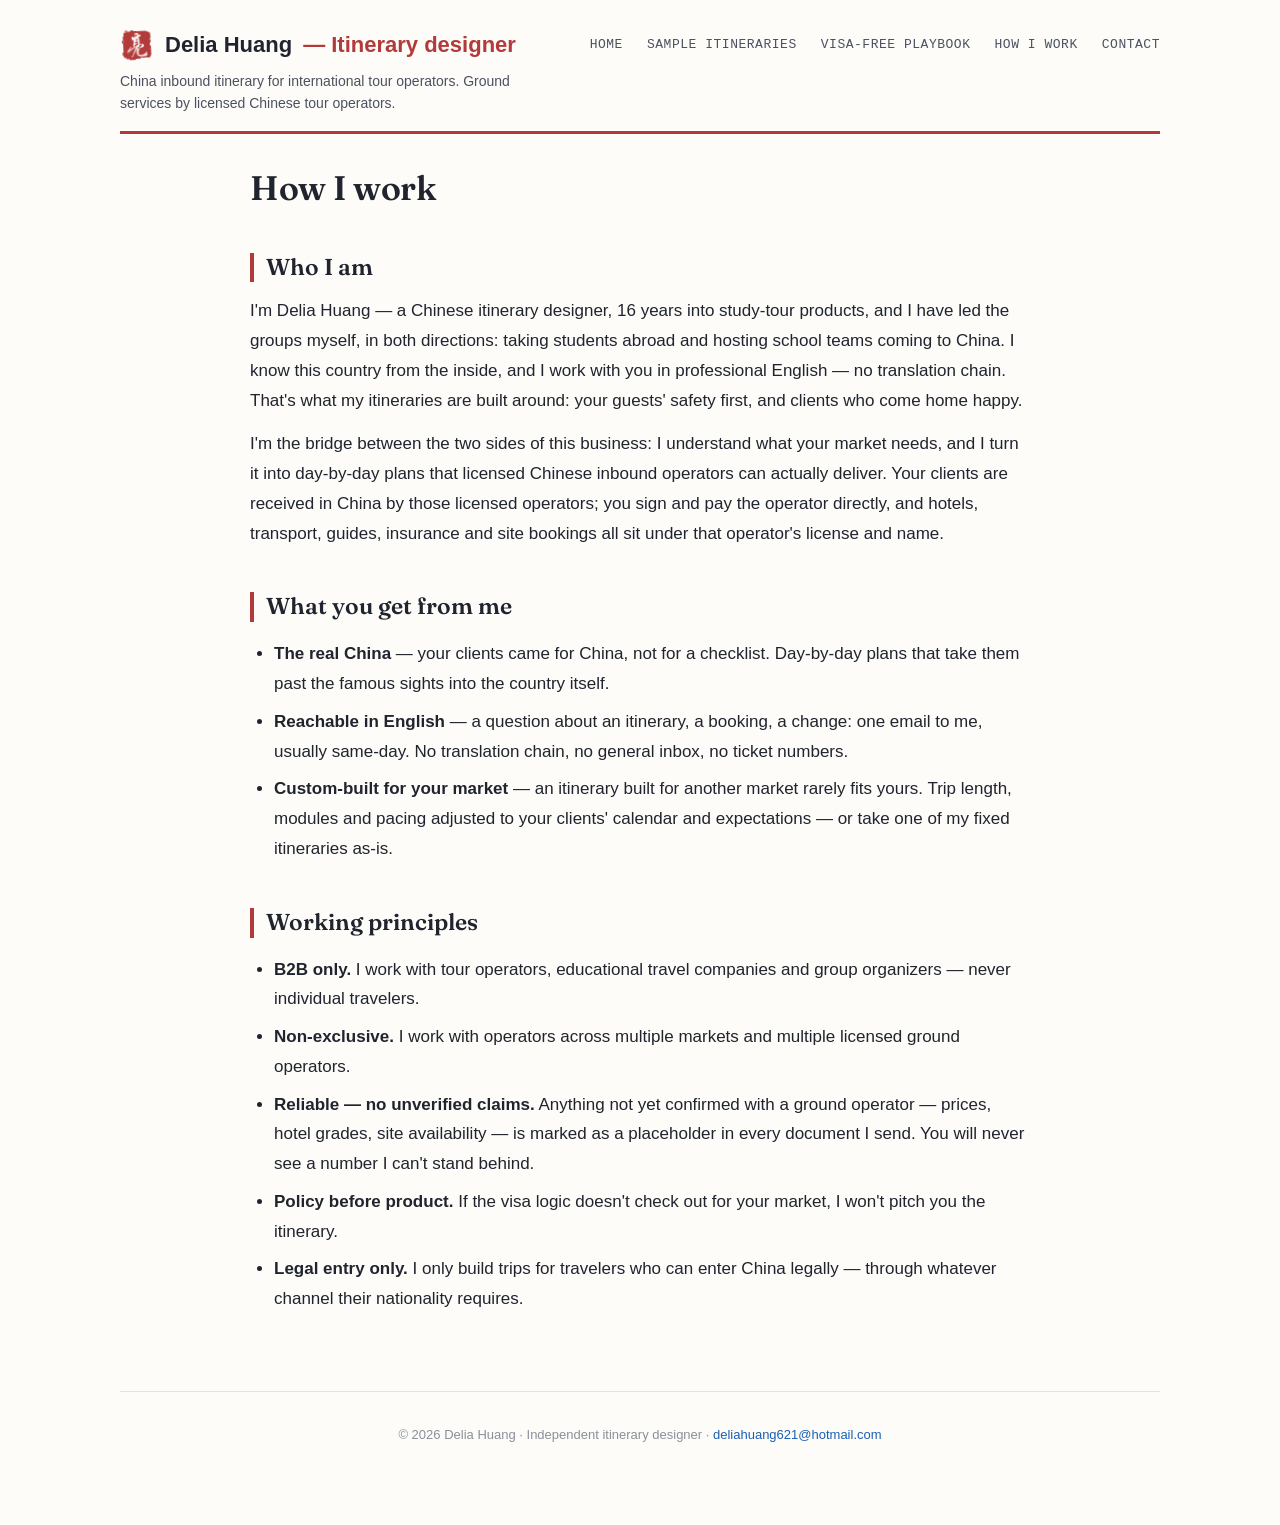
==== commit 1f4fe0f6: "Independent positioning + trust vocabulary site-wide - Footer/title: Individual → Independent itiner" ====
--- a/about.html
+++ b/about.html
@@ -3,7 +3,7 @@
 <head>
 <meta charset="UTF-8">
 <meta name="viewport" content="width=device-width, initial-scale=1">
-<title>How I Work — Individual Itinerary Designer for China Inbound | Delia Huang</title>
+<title>How I Work — Independent Itinerary Designer for China Inbound | Delia Huang</title>
 <meta name="description" content="Delia Huang designs China inbound itineraries for international tour operators: entry rules verified first, customization on request. Ground services and contracting through licensed Chinese inbound tour operators. B2B only.">
 <meta property="og:title" content="How I Work — Delia Huang, China Inbound Itineraries">
 <meta property="og:type" content="profile">
@@ -46,17 +46,17 @@
 <ul>
 <li><strong>The real China</strong> — your clients came for China, not for a checklist. Day-by-day plans that
 take them past the famous sights into the country itself.</li>
-<li><strong>Direct answers in English</strong> — a question about an itinerary, a booking, a change: one email to me,
-usually same-day. No translation chain, no general inbox.</li>
-<li><strong>A fit for your market</strong> — an itinerary built for another market rarely fits yours. Trip length,
-modules and pacing adjusted to your clients' calendar and expectations.</li>
+<li><strong>Reachable in English</strong> — a question about an itinerary, a booking, a change: one email to me,
+usually same-day. No translation chain, no general inbox, no ticket numbers.</li>
+<li><strong>Custom-built for your market</strong> — an itinerary built for another market rarely fits yours. Trip length,
+modules and pacing adjusted to your clients' calendar and expectations — or take one of my fixed itineraries as-is.</li>
 </ul>
 
 <h2>Working principles</h2>
 <ul>
 <li><strong>B2B only.</strong> I work with tour operators, educational travel companies and group organizers — never individual travelers.</li>
 <li><strong>Non-exclusive.</strong> I work with operators across multiple markets and multiple licensed ground operators.</li>
-<li><strong>No unverified claims.</strong> Anything not yet confirmed with a ground operator — prices, hotel grades, site availability — is marked as a placeholder in every document I send. You will never see a number I can't stand behind.</li>
+<li><strong>Reliable — no unverified claims.</strong> Anything not yet confirmed with a ground operator — prices, hotel grades, site availability — is marked as a placeholder in every document I send. You will never see a number I can't stand behind.</li>
 <li><strong>Policy before product.</strong> If the visa logic doesn't check out for your market, I won't pitch you the itinerary.</li>
 <li><strong>Legal entry only.</strong> I only build trips for travelers who can enter China legally — through whatever channel their nationality requires.</li>
 </ul>
@@ -65,7 +65,7 @@
 </div>
 
 <footer class="site-footer">
-  <p>© 2026 Delia Huang · Individual itinerary designer · <a href="mailto:deliahuang621@hotmail.com">deliahuang621@hotmail.com</a></p>
+  <p>© 2026 Delia Huang · Independent itinerary designer · <a href="mailto:deliahuang621@hotmail.com">deliahuang621@hotmail.com</a></p>
 </footer>
 <a href="#top" class="to-top" aria-label="Back to top"><span class="tt-btn">↑</span><span class="tt-label">Back to top</span></a>
 <script>
